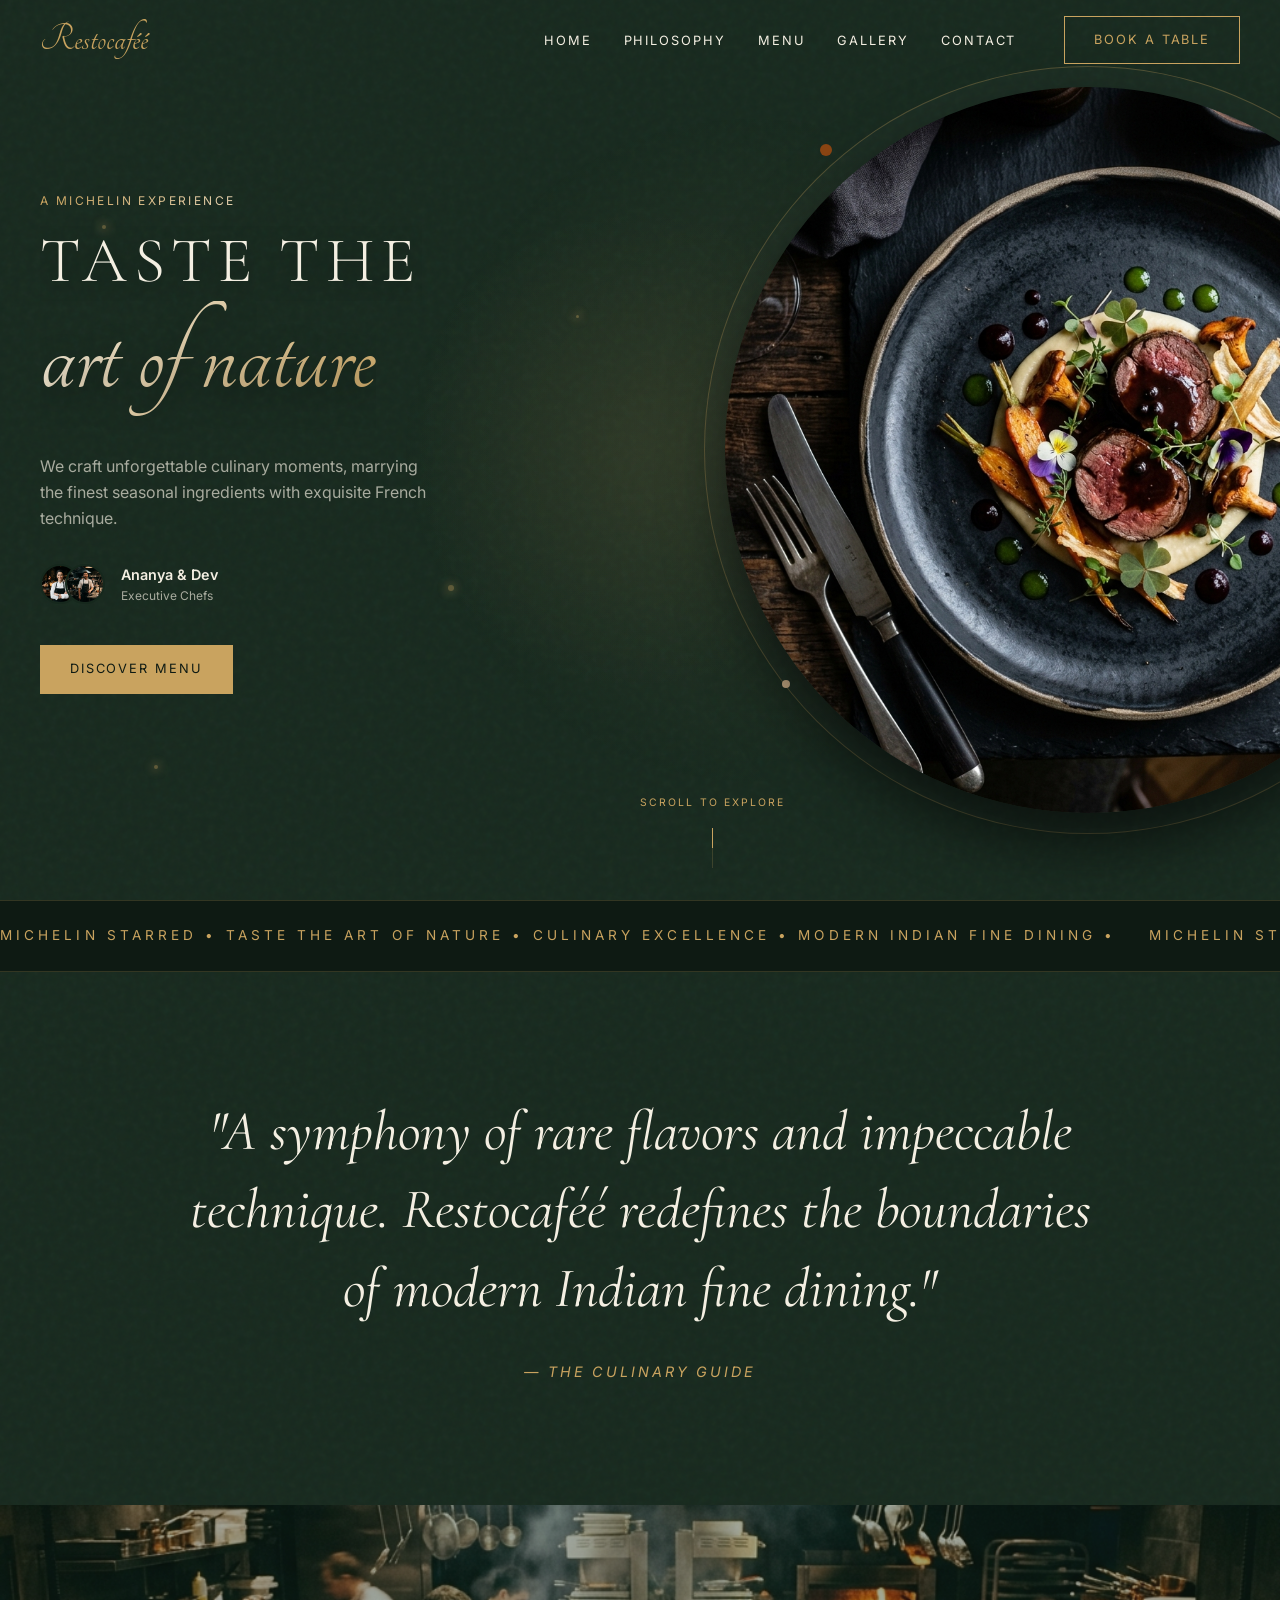
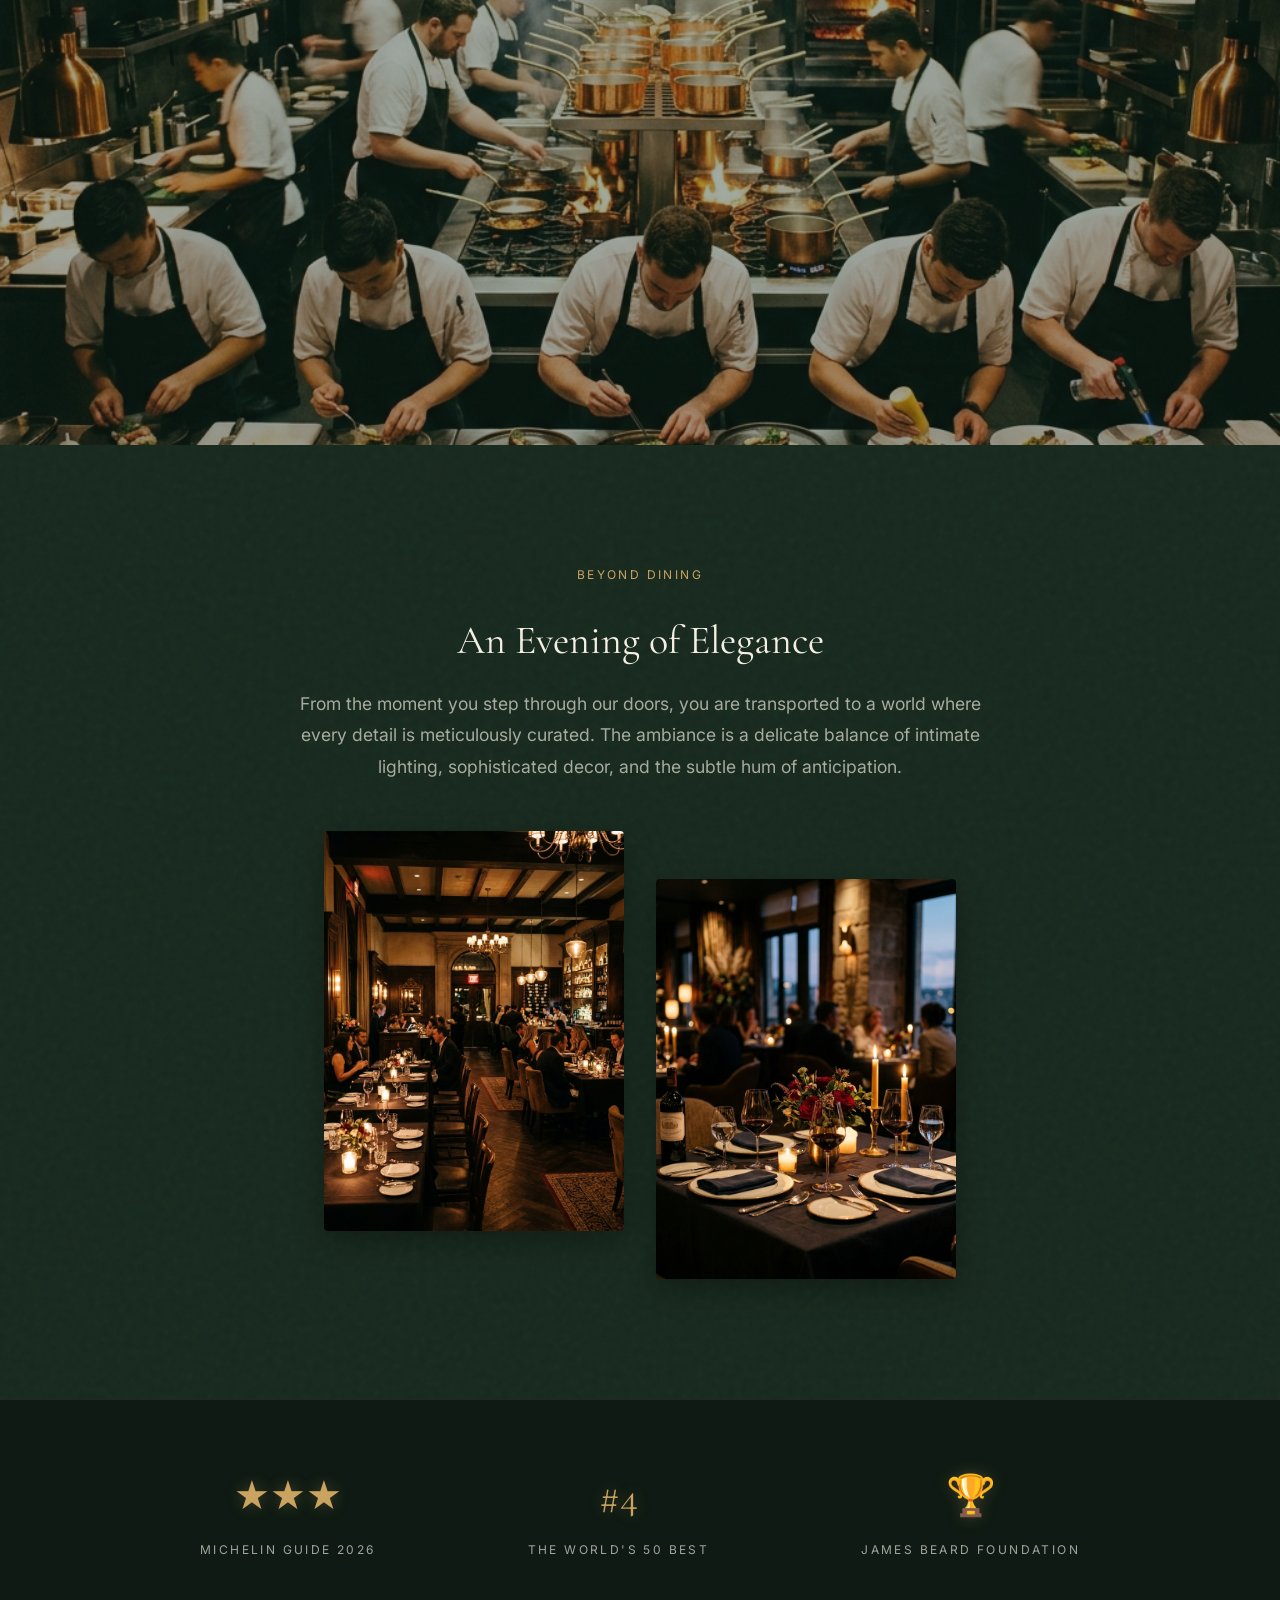
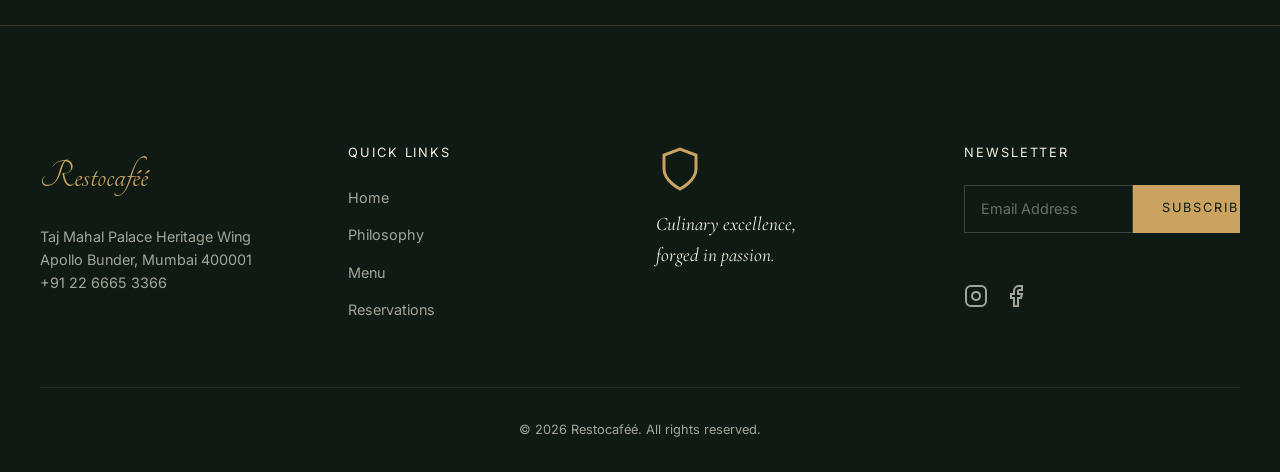
==== index.html @ bd86fbb7 "Restocafe" ====
<!DOCTYPE html>
<html lang="en">

<head>
  <meta charset="UTF-8">
  <meta name="viewport" content="width=device-width, initial-scale=1.0">
  <title>Restocafé | Home</title>
  <meta name="description" content="Experience a Michelin-starred journey of taste and elegance at Restocafé.">

  <link rel="preconnect" href="https://fonts.googleapis.com">
  <link rel="preconnect" href="https://fonts.gstatic.com" crossorigin>
  <link
    href="https://fonts.googleapis.com/css2?family=Cormorant+Garamond:ital,wght@0,400;0,600;1,400;1,600&family=Inter:wght@300;400&family=Tangerine:wght@400;700&display=swap"
    rel="stylesheet">

  <link rel="stylesheet" href="style.css">
</head>

<body>

  <!-- HEADER & NAVIGATION -->
  <header class="header js-header">
    <div class="header__container">
      <a href="index.html" class="header__logo">Restocaféé</a>
      <nav class="nav">
        <ul class="nav__list">
          <li class="nav__item"><a href="index.html" class="nav__link">Home</a></li>
          <li class="nav__item"><a href="philosophy.html" class="nav__link">Philosophy</a></li>
          <li class="nav__item"><a href="menu.html" class="nav__link">Menu</a></li>
          <li class="nav__item"><a href="gallery.html" class="nav__link">Gallery</a></li>
          <li class="nav__item"><a href="contact.html" class="nav__link">Contact</a></li>
        </ul>
        <a href="contact.html" class="btn btn--outline nav__cta">Book a Table</a>
      </nav>
      <button class="hamburger js-hamburger" aria-label="Toggle Navigation">
        <span class="hamburger__line"></span>
        <span class="hamburger__line"></span>
        <span class="hamburger__line"></span>
      </button>
    </div>
  </header>

  <!-- Mobile Drawer -->
  <div class="drawer js-drawer">
    <div class="drawer__overlay js-drawer-overlay"></div>
    <div class="drawer__content">
      <button class="drawer__close js-drawer-close" aria-label="Close Navigation">&times;</button>
      <ul class="drawer__nav">
        <li><a href="index.html" class="drawer__link js-drawer-link">Home</a></li>
        <li><a href="philosophy.html" class="drawer__link js-drawer-link">Philosophy</a></li>
        <li><a href="menu.html" class="drawer__link js-drawer-link">Menu</a></li>
        <li><a href="gallery.html" class="drawer__link js-drawer-link">Gallery</a></li>
        <li><a href="contact.html" class="drawer__link js-drawer-link">Contact</a></li>
      </ul>
      <a href="contact.html" class="btn btn--outline drawer__cta">Book a Table</a>
    </div>
  </div>

  <main>
    <!-- HERO SECTION -->
    <section class="hero">
      <div class="hero__spotlight"></div>

      <!-- Magical Floating Particles -->
      <div class="particle particle--1"></div>
      <div class="particle particle--2"></div>
      <div class="particle particle--3"></div>
      <div class="particle particle--4"></div>

      <div class="hero__container grid-2-col">
        <div class="hero__content js-animate">
          <span class="eyebrow shimmer-text">A Michelin Experience</span>
          <h1 class="hero__title">
            <span class="reveal-mask"><span class="hero__title-primary reveal-text" style="animation-delay: 0.1s">Taste
                the</span></span><br>
            <span class="reveal-mask"><span class="hero__title-secondary reveal-text" style="animation-delay: 0.3s">art
                of nature</span></span>
          </h1>
          <p class="hero__text reveal-text-fade" style="animation-delay: 0.5s">We craft unforgettable culinary moments,
            marrying the finest seasonal ingredients with exquisite French technique.</p>

          <div class="hero__chef">
            <div class="avatars">
              <img src="images/avatar_1_1783453330741.png" alt="Chef Ananya" class="avatar">
              <img src="images/avatar_2_1783453340387.png" alt="Sous Chef Dev" class="avatar">
            </div>
            <div class="chef-info">
              <span class="chef-name">Ananya & Dev</span>
              <span class="chef-role">Executive Chefs</span>
            </div>
          </div>
          <a href="menu.html" class="btn btn--solid hero__btn">Discover Menu</a>
        </div>

        <div class="hero__visual js-parallax">
          <div class="hero__plate-wrapper">
            <img src="images/hero_plate_1783453274683.png" alt="Gourmet dish viewed from above" class="hero__plate">
            <div class="garnish garnish--1"></div>
            <div class="garnish garnish--2"></div>
            <div class="garnish garnish--3"></div>
            <div class="garnish garnish--4"></div>
            <div class="garnish garnish--5"></div>
          </div>
        </div>
      </div>

      <div class="scroll-indicator js-animate">
        <span class="scroll-indicator__text">Scroll to explore</span>
        <div class="scroll-indicator__line"></div>
      </div>
    </section>

    <!-- MARQUEE -->
    <div class="marquee js-animate">
      <div class="marquee__content">
        <span class="marquee__text">MICHELIN STARRED &bull; TASTE THE ART OF NATURE &bull; CULINARY EXCELLENCE &bull;
          MODERN INDIAN FINE DINING &bull;</span>
        <span class="marquee__text">MICHELIN STARRED &bull; TASTE THE ART OF NATURE &bull; CULINARY EXCELLENCE &bull;
          MODERN INDIAN FINE DINING &bull;</span>
        <span class="marquee__text">MICHELIN STARRED &bull; TASTE THE ART OF NATURE &bull; CULINARY EXCELLENCE &bull;
          MODERN INDIAN FINE DINING &bull;</span>
        <span class="marquee__text">MICHELIN STARRED &bull; TASTE THE ART OF NATURE &bull; CULINARY EXCELLENCE &bull;
          MODERN INDIAN FINE DINING &bull;</span>
      </div>
    </div>

    <!-- FEATURED QUOTE -->
    <section class="quote-section js-animate">
      <blockquote class="quote__text">
        "A symphony of rare flavors and impeccable technique. Restocaféé redefines the boundaries of modern Indian fine
        dining."
      </blockquote>
      <cite class="quote__author">&mdash; The Culinary Guide</cite>
    </section>

    <!-- PARALLAX BREAK -->
    <section class="parallax-break js-animate"></section>

    <!-- THE EXPERIENCE SECTION -->
    <section class="experience"
      style="padding: var(--section-pad-y) var(--section-pad-x); text-align: center; max-width: 800px; margin: 0 auto;">
      <div class="js-animate">
        <span class="eyebrow" style="margin-bottom: 2rem;">Beyond Dining</span>
        <h2 style="font-family: var(--font-serif); font-size: 2.5rem; color: var(--text-cream); margin-bottom: 1.5rem;">
          An Evening of Elegance</h2>
        <p style="color: var(--text-muted); font-size: 1.1rem; line-height: 1.8; margin-bottom: 2rem;">
          From the moment you step through our doors, you are transported to a world where every detail is meticulously
          curated.
          The ambiance is a delicate balance of intimate lighting, sophisticated decor, and the subtle hum of
          anticipation.
        </p>
        <div style="display: flex; justify-content: center; gap: 2rem; margin-top: 3rem;">
          <img src="images/experience_1_1783453319872.png" alt="Restaurant interior"
            style="width: 100%; max-width: 300px; height: 400px; object-fit: cover; border-radius: 4px; box-shadow: 0 10px 30px rgba(0,0,0,0.3);">
          <img src="images/experience_2_1783453373384.png" alt="Dining table"
            style="width: 100%; max-width: 300px; height: 400px; object-fit: cover; border-radius: 4px; box-shadow: 0 10px 30px rgba(0,0,0,0.3); margin-top: 3rem;">
        </div>
      </div>
    </section>
  </main>

  <!-- AWARDS -->
  <section class="awards js-animate">
    <div class="awards__container">
      <div class="award">
        <span class="award__stars">★★★</span>
        <span class="award__title">Michelin Guide 2026</span>
      </div>
      <div class="award">
        <span class="award__stars">#4</span>
        <span class="award__title">The World's 50 Best</span>
      </div>
      <div class="award">
        <span class="award__stars">🏆</span>
        <span class="award__title">James Beard Foundation</span>
      </div>
    </div>
  </section>

  <!-- FOOTER -->
  <footer class="footer">
    <div class="footer__container grid-4-col">
      <div class="footer__col">
        <a href="index.html" class="footer__logo">Restocaféé</a>
        <address class="footer__address">
          Taj Mahal Palace Heritage Wing<br>
          Apollo Bunder, Mumbai 400001<br>
          +91 22 6665 3366
        </address>
      </div>
      <div class="footer__col">
        <h4 class="footer__heading">Quick Links</h4>
        <ul class="footer__links">
          <li><a href="index.html">Home</a></li>
          <li><a href="philosophy.html">Philosophy</a></li>
          <li><a href="menu.html">Menu</a></li>
          <li><a href="contact.html">Reservations</a></li>
        </ul>
      </div>
      <div class="footer__col">
        <div class="footer__emblem">
          <svg viewBox="0 0 24 24" fill="none" stroke="currentColor" stroke-width="1.5">
            <path d="M12 22s8-4 8-10V5l-8-3-8 3v7c0 6 8 10 8 10z" />
          </svg>
        </div>
        <p class="footer__tagline">Culinary excellence,<br>forged in passion.</p>
      </div>
      <div class="footer__col">
        <h4 class="footer__heading">Newsletter</h4>
        <form class="newsletter js-newsletter">
          <div class="newsletter__input-group">
            <input type="email" class="newsletter__input js-email" placeholder="Email Address" required>
            <button type="submit" class="btn btn--solid newsletter__btn">Subscribe</button>
          </div>
          <p class="newsletter__message js-message"></p>
        </form>
        <div class="social-icons">
          <a href="#" aria-label="Instagram"><svg viewBox="0 0 24 24" fill="none" stroke="currentColor"
              stroke-width="2">
              <rect x="2" y="2" width="20" height="20" rx="5" ry="5" />
              <path d="M16 11.37A4 4 0 1 1 12.63 8 4 4 0 0 1 16 11.37z" />
              <line x1="17.5" y1="6.5" x2="17.51" y2="6.5" />
            </svg></a>
          <a href="#" aria-label="Facebook"><svg viewBox="0 0 24 24" fill="none" stroke="currentColor" stroke-width="2">
              <path d="M18 2h-3a5 5 0 0 0-5 5v3H7v4h3v8h4v-8h3l1-4h-4V7a1 1 0 0 1 1-1h3z" />
            </svg></a>
        </div>
      </div>
    </div>
    <div class="footer__bottom">
      <p>&copy; 2026 Restocaféé. All rights reserved.</p>
    </div>
  </footer>

  <script src="script.js"></script>
</body>

</html>
---- style.css ----
/* ===============================
   CSS VARIABLES & RESET
   =============================== */
:root {
  --bg-dark: #16281d;
  --bg-darker: #0e1a13;
  --card-dark: #1c2e22;
  --accent-gold: #c9a35f;
  --text-cream: #f4efe2;
  --text-muted: rgba(244, 239, 226, 0.65);
  
  --font-script: 'Tangerine', cursive;
  --font-serif: 'Cormorant Garamond', serif;
  --font-sans: 'Inter', sans-serif;

  --nav-height: 80px;
  --section-pad-y: 80px;
  --section-pad-x: 20px;
}

@media (min-width: 768px) {
  :root {
    --section-pad-y: 120px;
    --section-pad-x: 40px;
  }
}

@media (min-width: 1440px) {
  :root {
    --section-pad-y: 140px;
  }
}

*, *::before, *::after {
  box-sizing: border-box;
  margin: 0;
  padding: 0;
}

html {
  scroll-behavior: smooth;
  font-size: 16px;
}

body {
  font-family: var(--font-sans);
  background-color: var(--bg-dark);
  color: var(--text-cream);
  line-height: 1.6;
  overflow-x: hidden;
  -webkit-font-smoothing: antialiased;
  animation: pageFadeIn 1s ease-out forwards;
  background-image: url("data:image/svg+xml,%3Csvg viewBox='0 0 200 200' xmlns='http://www.w3.org/2000/svg'%3E%3Cfilter id='noiseFilter'%3E%3CfeTurbulence type='fractalNoise' baseFrequency='0.85' numOctaves='3' stitchTiles='stitch'/%3E%3C/filter%3E%3Crect width='100%25' height='100%25' filter='url(%23noiseFilter)' opacity='0.04'/%3E%3C/svg%3E");
}

@keyframes pageFadeIn {
  from { opacity: 0; transform: translateY(10px); }
  to { opacity: 1; transform: translateY(0); }
}

/* ===============================
   SCROLL PROGRESS & SCROLLBAR
   =============================== */
.scroll-progress {
  position: fixed;
  top: 0; left: 0;
  height: 2px;
  background: var(--accent-gold);
  z-index: 10000;
  width: 0%;
  transition: width 0.1s;
}

::-webkit-scrollbar {
  width: 8px;
}
::-webkit-scrollbar-track {
  background: var(--bg-darker);
}
::-webkit-scrollbar-thumb {
  background: rgba(201, 163, 95, 0.4);
  border-radius: 4px;
}
::-webkit-scrollbar-thumb:hover {
  background: var(--accent-gold);
}

img, svg {
  display: block;
  max-width: 100%;
}

a {
  color: inherit;
  text-decoration: none;
}

ul {
  list-style: none;
}

button {
  background: none;
  border: none;
  font: inherit;
  cursor: pointer;
  color: inherit;
}

/* ===============================
   TYPOGRAPHY
   =============================== */
h1, h2, h3, h4 {
  font-family: var(--font-serif);
  font-weight: 400;
  line-height: 1.2;
}

.eyebrow {
  display: block;
  font-family: var(--font-sans);
  font-size: 0.75rem;
  text-transform: uppercase;
  letter-spacing: 0.2em;
  color: var(--accent-gold);
  margin-bottom: 1rem;
}

/* ===============================
   BUTTONS
   =============================== */
.btn {
  display: inline-block;
  position: relative;
  padding: 0.8rem 1.8rem;
  font-family: var(--font-sans);
  font-size: 0.8rem;
  text-transform: uppercase;
  letter-spacing: 0.15em;
  border: 1px solid var(--accent-gold);
  text-align: center;
  overflow: hidden;
  z-index: 1;
  transition: color 0.4s ease;
}

.btn::before {
  content: '';
  position: absolute;
  top: 0; left: 0;
  width: 100%; height: 100%;
  background: var(--accent-gold);
  z-index: -1;
  transform: scaleX(0);
  transform-origin: right;
  transition: transform 0.5s cubic-bezier(0.19, 1, 0.22, 1);
}

.btn--outline {
  color: var(--accent-gold);
  background: transparent;
}

.btn--outline:hover,
.btn--outline:focus {
  color: var(--bg-darker);
}

.btn--outline:hover::before,
.btn--outline:focus::before {
  transform: scaleX(1);
  transform-origin: left;
}

.btn--solid {
  color: var(--bg-darker);
  background: transparent;
}

.btn--solid::before {
  transform: scaleX(1);
  transform-origin: left;
}

.btn--solid:hover,
.btn--solid:focus {
  color: var(--accent-gold);
}

.btn--solid:hover::before,
.btn--solid:focus::before {
  transform: scaleX(0);
  transform-origin: right;
}

/* ===============================
   LAYOUT HELPERS
   =============================== */
.grid-2-col {
  display: grid;
  grid-template-columns: 1fr;
  gap: 3rem;
}

@media (min-width: 768px) {
  .grid-2-col {
    grid-template-columns: 1fr 1fr;
    gap: 4rem;
    align-items: center;
  }
}

.grid-4-col {
  display: grid;
  grid-template-columns: 1fr;
  gap: 2rem;
}

@media (min-width: 480px) {
  .grid-4-col {
    grid-template-columns: 1fr 1fr;
  }
}

@media (min-width: 1024px) {
  .grid-4-col {
    grid-template-columns: repeat(4, 1fr);
  }
}

/* ===============================
   HEADER & NAV
   =============================== */
.header {
  position: fixed;
  top: 0;
  left: 0;
  width: 100%;
  height: var(--nav-height);
  z-index: 100;
  transition: background-color 0.4s ease, backdrop-filter 0.4s ease, box-shadow 0.4s ease;
  background: transparent;
}

.header.is-scrolled {
  background: rgba(22, 40, 29, 0.85);
  backdrop-filter: blur(15px);
  -webkit-backdrop-filter: blur(15px);
  box-shadow: 0 4px 30px rgba(0, 0, 0, 0.4);
  border-bottom: 1px solid rgba(201, 163, 95, 0.1);
}

.header__container {
  display: flex;
  justify-content: space-between;
  align-items: center;
  height: 100%;
  padding: 0 var(--section-pad-x);
  max-width: 1440px;
  margin: 0 auto;
}

.header__logo {
  font-family: var(--font-script);
  font-size: 2.5rem;
  color: var(--accent-gold);
}

.nav {
  display: none;
}

@media (min-width: 1024px) {
  .nav {
    display: flex;
    align-items: center;
    gap: 3rem;
  }
  .nav__list {
    display: flex;
    gap: 2rem;
  }
  .nav__link {
    font-size: 0.8rem;
    text-transform: uppercase;
    letter-spacing: 0.15em;
    color: var(--text-cream);
    transition: color 0.3s ease;
  }
  .nav__link:hover {
    color: var(--accent-gold);
  }
}

/* Hamburger */
.hamburger {
  display: flex;
  flex-direction: column;
  justify-content: space-between;
  width: 30px;
  height: 20px;
  z-index: 110;
}

.hamburger__line {
  width: 100%;
  height: 2px;
  background-color: var(--text-cream);
  transition: all 0.3s ease;
}

@media (min-width: 1024px) {
  .hamburger {
    display: none;
  }
}

/* Drawer */
.drawer {
  position: fixed;
  top: 0;
  right: 0;
  width: 100%;
  height: 100vh;
  z-index: 200;
  pointer-events: none;
  display: flex;
  justify-content: flex-end;
}

.drawer.is-open {
  pointer-events: auto;
}

.drawer__overlay {
  position: absolute;
  top: 0;
  left: 0;
  width: 100%;
  height: 100%;
  background: rgba(0, 0, 0, 0.5);
  opacity: 0;
  transition: opacity 0.4s ease;
}

.drawer.is-open .drawer__overlay {
  opacity: 1;
}

.drawer__content {
  position: relative;
  width: 300px;
  max-width: 80%;
  height: 100%;
  background: var(--bg-darker);
  padding: 4rem 2rem;
  transform: translateX(100%);
  transition: transform 0.4s ease-out;
  display: flex;
  flex-direction: column;
  gap: 2rem;
}

.drawer.is-open .drawer__content {
  transform: translateX(0);
}

.drawer__close {
  position: absolute;
  top: 1rem;
  right: 1.5rem;
  font-size: 2rem;
  color: var(--text-cream);
}

.drawer__nav {
  display: flex;
  flex-direction: column;
  gap: 1.5rem;
}

.drawer__link {
  font-size: 1.2rem;
  font-family: var(--font-serif);
  color: var(--text-cream);
}

/* ===============================
   HERO SECTION
   =============================== */
.hero {
  min-height: 100vh;
  padding: calc(var(--nav-height) + 2rem) var(--section-pad-x) var(--section-pad-y);
  display: flex;
  align-items: center;
  max-width: 1440px;
  margin: 0 auto;
  position: relative;
}

.hero__spotlight {
  position: absolute;
  top: 0; left: 0;
  width: 100%; height: 100%;
  pointer-events: none;
  background: radial-gradient(circle 600px at var(--mouse-x, 50%) var(--mouse-y, 50%), rgba(201,163,95,0.08), transparent 40%);
  z-index: 0;
}

.hero::before {
  content: '';
  position: absolute;
  top: 50%;
  right: 10%;
  width: 800px;
  height: 800px;
  background: radial-gradient(circle, rgba(201,163,95,0.08) 0%, rgba(22,40,29,0) 60%);
  transform: translateY(-50%);
  z-index: -1;
  border-radius: 50%;
}

.hero__title {
  margin-bottom: 1.5rem;
  line-height: 1.1;
  text-shadow: 0 10px 30px rgba(0,0,0,0.5);
}

.hero__title-primary {
  font-family: var(--font-serif);
  font-size: 3rem;
  font-weight: 300;
  text-transform: uppercase;
  letter-spacing: 0.1em;
  color: var(--text-cream);
}

.hero__title-secondary {
  font-family: var(--font-script);
  font-size: 5rem;
  background: linear-gradient(135deg, #f4efe2 0%, #c9a35f 100%);
  -webkit-background-clip: text;
  -webkit-text-fill-color: transparent;
  display: inline-block;
  margin-top: -0.5rem;
}

/* ===============================
   PREMIUM TEXT ANIMATIONS
   =============================== */
.reveal-mask {
  display: inline-block;
  overflow: hidden;
  vertical-align: bottom;
  padding-bottom: 5px; /* Prevent descenders from clipping */
}
.reveal-text {
  display: inline-block;
  transform: translateY(120%);
  opacity: 0;
  animation: slideUpReveal 1.2s cubic-bezier(0.19, 1, 0.22, 1) forwards;
}
.reveal-text-fade {
  opacity: 0;
  transform: translateY(20px);
  animation: fadeUpReveal 1.2s cubic-bezier(0.19, 1, 0.22, 1) forwards;
}

@keyframes slideUpReveal {
  to { transform: translateY(0); opacity: 1; }
}
@keyframes fadeUpReveal {
  to { transform: translateY(0); opacity: 1; }
}

.shimmer-text {
  background: linear-gradient(90deg, var(--accent-gold) 0%, #fff 50%, var(--accent-gold) 100%);
  background-size: 200% auto;
  -webkit-background-clip: text;
  -webkit-text-fill-color: transparent;
  animation: shimmer 3s linear infinite;
}
@keyframes shimmer {
  to { background-position: 200% center; }
}

/* ===============================
   MAGICAL PARTICLES
   =============================== */
.particle {
  position: absolute;
  width: 4px; height: 4px;
  background: var(--accent-gold);
  border-radius: 50%;
  box-shadow: 0 0 10px 2px rgba(201,163,95,0.8);
  opacity: 0.4;
  pointer-events: none;
  z-index: 1;
}
.particle--1 { top: 25%; left: 8%; animation: float 15s infinite ease-in-out; }
.particle--2 { top: 65%; left: 35%; width: 6px; height: 6px; animation: float 20s infinite ease-in-out reverse; }
.particle--3 { top: 85%; left: 12%; animation: float 18s infinite ease-in-out 2s; }
.particle--4 { top: 35%; left: 45%; width: 3px; height: 3px; animation: float 25s infinite ease-in-out 1s; }

@keyframes float {
  0%, 100% { transform: translateY(0) translateX(0); }
  50% { transform: translateY(-30px) translateX(20px); opacity: 0.8; }
}

@media (min-width: 768px) {
  .hero__title-primary {
    font-size: 4rem;
  }
  .hero__title-secondary {
    font-size: 7.5rem;
  }
}

.hero__text {
  color: var(--text-muted);
  max-width: 400px;
  margin-bottom: 2rem;
  font-size: 1rem;
}

.hero__chef {
  display: flex;
  align-items: center;
  gap: 1rem;
  margin-bottom: 2.5rem;
}

.avatars {
  display: flex;
}

.avatar {
  width: 40px;
  height: 40px;
  border-radius: 50%;
  border: 2px solid var(--bg-dark);
  object-fit: cover;
}

.avatar:nth-child(2) {
  margin-left: -15px;
}

.chef-info {
  display: flex;
  flex-direction: column;
}

.chef-name {
  font-size: 0.9rem;
  font-weight: 600;
  color: var(--text-cream);
}

.chef-role {
  font-size: 0.75rem;
  color: var(--text-muted);
}

.hero__visual {
  position: relative;
  display: flex;
  justify-content: center;
  align-items: center;
}

.hero__visual {
  position: absolute;
  right: -15%;
  top: 50%;
  transform: translateY(-50%);
  width: 60vw;
  max-width: 800px;
  pointer-events: none;
}

@media (max-width: 900px) {
  .hero__visual {
    position: relative;
    right: auto;
    top: auto;
    transform: none;
    width: 100%;
    margin-top: 3rem;
  }
}

.hero__plate-wrapper {
  position: relative;
  width: 100%;
  aspect-ratio: 1;
  border-radius: 50%;
  padding: 20px;
  border: 1px solid rgba(201, 163, 95, 0.3);
  background: rgba(255,255,255,0.02);
}

.hero__plate {
  width: 100%;
  height: 100%;
  object-fit: cover;
  border-radius: 50%;
  box-shadow: 0 30px 60px rgba(0,0,0,0.6);
  position: relative;
  z-index: 2;
  animation: spinPlate 60s linear infinite;
}

@keyframes spinPlate {
  from { transform: rotate(0deg); }
  to { transform: rotate(360deg); }
}

/* Scroll Indicator */
.scroll-indicator {
  position: absolute;
  bottom: 2rem;
  left: 50%;
  transform: translateX(-50%);
  display: flex;
  flex-direction: column;
  align-items: center;
  gap: 1rem;
}

.scroll-indicator__text {
  font-family: var(--font-sans);
  font-size: 0.65rem;
  text-transform: uppercase;
  letter-spacing: 0.2em;
  color: var(--accent-gold);
}

.scroll-indicator__line {
  width: 1px;
  height: 40px;
  background: rgba(201, 163, 95, 0.2);
  position: relative;
  overflow: hidden;
}

.scroll-indicator__line::after {
  content: '';
  position: absolute;
  top: 0; left: 0;
  width: 100%;
  height: 50%;
  background: var(--accent-gold);
  animation: scrollDown 2s cubic-bezier(0.77, 0, 0.175, 1) infinite;
}

@keyframes scrollDown {
  0% { transform: translateY(-100%); }
  100% { transform: translateY(200%); }
}

/* Decorative Garnishes */
.garnish {
  position: absolute;
  border-radius: 50%;
  z-index: 1;
  animation: floatGarnish 6s ease-in-out infinite alternate;
}

@keyframes floatGarnish {
  0% { transform: translateY(0) rotate(0deg); }
  100% { transform: translateY(-15px) rotate(20deg); }
}

.garnish--1 {
  width: 12px; height: 12px; background: #8B4513; top: 10%; left: 15%; animation-delay: 0s;
}
.garnish--2 {
  width: 8px; height: 8px; background: #D2B48C; top: 80%; left: 10%; animation-delay: 1s;
}
.garnish--3 {
  width: 15px; height: 15px; background: #556B2F; top: 15%; right: 10%; border-radius: 50% 0 50% 50%; animation-delay: 2s;
}
.garnish--4 {
  width: 6px; height: 6px; background: #8B4513; bottom: 15%; right: 20%; animation-delay: 0.5s;
}
.garnish--5 {
  width: 20px; height: 20px; background: #6B8E23; bottom: 30%; right: -5%; border-radius: 0 50% 50% 50%; animation-delay: 1.5s;
}

@media (max-width: 767px) {
  .garnish { display: none; }
}

/* ===============================
   PHILOSOPHY / MENU SECTION
   =============================== */
.philosophy {
  padding: var(--section-pad-y) var(--section-pad-x);
  max-width: 1440px;
  margin: 0 auto;
}

.section-header {
  text-align: center;
  margin-bottom: 4rem;
}

.section-header__title {
  font-family: var(--font-script);
  font-size: 3.5rem;
  margin-bottom: 0.5rem;
  background: linear-gradient(135deg, #d4b57c 0%, #c9a35f 100%);
  -webkit-background-clip: text;
  -webkit-text-fill-color: transparent;
}

.section-header__text {
  color: var(--text-muted);
  font-size: 1rem;
}

.divider {
  display: flex;
  align-items: center;
  justify-content: center;
  gap: 1rem;
  margin-top: 1.5rem;
}

.divider__line {
  width: 40px;
  height: 1px;
  background: var(--accent-gold);
}

.divider__diamond {
  width: 6px;
  height: 6px;
  background: var(--accent-gold);
  transform: rotate(45deg);
}

.philosophy__visual {
  display: flex;
  justify-content: center;
  align-items: center;
}

.philosophy__plate {
  width: 100%;
  max-width: 400px;
  aspect-ratio: 1;
  object-fit: cover;
  border-radius: 50%;
  box-shadow: 0 20px 50px rgba(0,0,0,0.5);
}

.menu-card {
  display: none; /* No longer needed */
}

.menu-grid {
  display: grid;
  grid-template-columns: 1fr;
  gap: 2.5rem;
  max-width: 1200px;
  margin: 0 auto;
}

@media (min-width: 900px) {
  .menu-grid {
    grid-template-columns: 1fr 1fr;
  }
}

.menu-item {
  padding: 3rem 2.5rem;
  border-radius: 16px;
  background: rgba(28, 46, 34, 0.5);
  border: 1px solid rgba(201, 163, 95, 0.15);
  backdrop-filter: blur(12px);
  -webkit-backdrop-filter: blur(12px);
  box-shadow: 0 10px 30px rgba(0,0,0,0.3);
  transition: transform 0.4s ease, border-color 0.4s ease, box-shadow 0.4s ease;
}

.menu-item:hover {
  transform: translateY(-8px);
  border-color: rgba(201, 163, 95, 0.4);
  box-shadow: 0 20px 40px rgba(0,0,0,0.5);
}

.menu-item__title {
  font-family: var(--font-script);
  font-size: 4.5rem;
  color: var(--accent-gold);
  margin-bottom: 0.5rem;
  line-height: 1;
}

.menu-item__desc {
  font-size: 0.95rem;
  color: var(--text-cream);
  opacity: 0.8;
  margin-bottom: 2rem;
  padding-bottom: 1rem;
  border-bottom: 1px dashed rgba(201, 163, 95, 0.3);
}

/* Dish Layout */
.dish {
  margin-bottom: 1.5rem;
}
.dish:last-child {
  margin-bottom: 0;
}

.dish__header {
  display: flex;
  justify-content: space-between;
  align-items: baseline;
  margin-bottom: 0.3rem;
}

.dish__name {
  font-family: var(--font-serif);
  font-size: 1.25rem;
  color: var(--text-cream);
  font-weight: 600;
  letter-spacing: 0.05em;
}

.dish__leader {
  flex-grow: 1;
  border-bottom: 1px dotted rgba(201, 163, 95, 0.4);
  margin: 0 15px;
  position: relative;
  top: -6px;
}

.dish__price {
  font-family: var(--font-sans);
  color: var(--accent-gold);
  font-size: 1.05rem;
  font-weight: 400;
}

.menu-item__title {
  font-size: 1.5rem;
  color: var(--text-cream);
  margin-bottom: 0.5rem;
}

.menu-item__desc {
  font-size: 0.9rem;
  color: var(--text-muted);
  line-height: 1.4;
}

/* ===============================
   GALLERY SECTION
   =============================== */
.gallery {
  padding: var(--section-pad-y) 0;
  background: var(--bg-dark);
  overflow: hidden;
}

.gallery__frame {
  position: relative;
  display: flex;
  flex-direction: column;
  align-items: center;
  gap: 2rem;
  max-width: 1000px;
  margin: 0 auto;
  padding: 0 var(--section-pad-x);
}

@media (min-width: 768px) {
  .gallery__frame {
    flex-direction: row;
    justify-content: center;
    gap: 0;
  }
}

.gallery__img {
  width: 100%;
  max-width: 400px;
  aspect-ratio: 4/5;
  object-fit: cover;
  border-radius: 4px;
  box-shadow: 0 15px 40px rgba(0,0,0,0.4);
  transition: transform 0.6s cubic-bezier(0.25, 0.46, 0.45, 0.94), filter 0.6s ease;
}

.gallery__img:hover {
  transform: scale(1.05) translateY(-5px);
  filter: brightness(1.1);
  z-index: 20;
  position: relative;
}

@media (min-width: 768px) {
  .gallery__img--left {
    transform: translateY(-2rem);
  }
  .gallery__img--left:hover {
    transform: scale(1.05) translateY(calc(-2rem - 5px));
  }
  .gallery__img--right {
    transform: translateY(2rem);
  }
  .gallery__img--right:hover {
    transform: scale(1.05) translateY(calc(2rem - 5px));
  }
}

.gallery__divider {
  display: none;
}

@media (min-width: 768px) {
  .gallery__divider {
    display: flex;
    align-items: center;
    justify-content: center;
    width: 100px;
    z-index: 10;
  }
  .fork-icon {
    width: 60px;
    height: 60px;
    color: var(--accent-gold);
    transform: rotate(45deg);
  }
}

.herb {
  position: absolute;
  width: 30px;
  height: 30px;
  background: #556B2F;
  border-radius: 50% 0 50% 50%;
  opacity: 0.8;
  z-index: 0;
  animation: floatHerb 5s ease-in-out infinite alternate;
}

@keyframes floatHerb {
  0% { transform: translateY(0) rotate(-30deg); }
  100% { transform: translateY(10px) rotate(-10deg); }
}

.herb--tl {
  top: -15px;
  left: 10%;
  animation-delay: 0s;
}

.herb--br {
  bottom: -15px;
  right: 10%;
  animation-delay: 1.5s;
}

@media (max-width: 767px) {
  .herb { display: none; }
}

/* ===============================
   MAP PLACEHOLDER
   =============================== */
.contact-map {
  width: 100%;
  height: 300px;
  background-color: var(--card-dark);
  border-radius: 8px;
  margin-top: 3rem;
  display: flex;
  align-items: center;
  justify-content: center;
  border: 1px solid rgba(244, 239, 226, 0.1);
  overflow: hidden;
  position: relative;
}

.contact-map::after {
  content: 'Interactive Map View';
  color: var(--text-muted);
  font-family: var(--font-sans);
  letter-spacing: 0.1em;
  text-transform: uppercase;
  font-size: 0.8rem;
  z-index: 2;
}

.contact-map::before {
  content: '';
  position: absolute;
  top: 0; left: 0; width: 100%; height: 100%;
  background-image: radial-gradient(circle, rgba(201, 163, 95, 0.1) 1px, transparent 1px);
  background-size: 20px 20px;
  opacity: 0.5;
}

/* ===============================
   ADDITIONAL SECTIONS
   =============================== */
.tasting-menu {
  background: var(--bg-darker);
  padding: 4rem;
  border-radius: 8px;
  text-align: center;
  margin-bottom: 5rem;
  border: 1px solid rgba(201, 163, 95, 0.2);
}

.tasting-menu__title {
  font-family: var(--font-script);
  font-size: 3rem;
  color: var(--accent-gold);
  margin-bottom: 1rem;
}

/* ===============================
   MARQUEE
   =============================== */
.marquee {
  width: 100%;
  overflow: hidden;
  background: var(--bg-darker);
  padding: 1.5rem 0;
  border-top: 1px solid rgba(201, 163, 95, 0.2);
  border-bottom: 1px solid rgba(201, 163, 95, 0.2);
  display: flex;
  white-space: nowrap;
}

.marquee__content {
  display: flex;
  animation: marqueeScroll 25s linear infinite;
}

.marquee__text {
  font-family: var(--font-sans);
  font-size: 0.85rem;
  text-transform: uppercase;
  letter-spacing: 0.3em;
  color: var(--accent-gold);
  padding-right: 2rem;
}

@keyframes marqueeScroll {
  0% { transform: translateX(0); }
  100% { transform: translateX(-50%); }
}

/* ===============================
   FEATURED QUOTE
   =============================== */
.quote-section {
  padding: var(--section-pad-y) var(--section-pad-x);
  text-align: center;
  max-width: 1000px;
  margin: 0 auto;
}

.quote__text {
  font-family: var(--font-serif);
  font-size: 2.5rem;
  color: var(--text-cream);
  line-height: 1.4;
  margin-bottom: 2rem;
  font-style: italic;
}

@media (min-width: 768px) {
  .quote__text { font-size: 3.5rem; }
}

.quote__author {
  font-family: var(--font-sans);
  font-size: 0.9rem;
  text-transform: uppercase;
  letter-spacing: 0.2em;
  color: var(--accent-gold);
}

/* ===============================
   PARALLAX BREAK
   =============================== */
.parallax-break {
  height: 60vh;
  width: 100%;
  background-image: url('images/parallax_bg.png');
  background-size: cover;
  background-position: center;
  background-attachment: fixed;
  position: relative;
}

.parallax-break::before {
  content: '';
  position: absolute;
  top: 0; left: 0;
  width: 100%; height: 100%;
  background: rgba(22, 40, 29, 0.4);
}

/* ===============================
   AWARDS
   =============================== */
.awards {
  padding: 4rem var(--section-pad-x);
  background: var(--bg-darker);
  border-top: 1px solid rgba(201, 163, 95, 0.1);
}
.awards__container {
  max-width: 1000px;
  margin: 0 auto;
  display: flex;
  justify-content: space-around;
  align-items: center;
  flex-wrap: wrap;
  gap: 2rem;
}
.award {
  text-align: center;
}
.award__stars {
  display: block;
  font-family: var(--font-serif);
  font-size: 2.5rem;
  color: var(--accent-gold);
  margin-bottom: 0.5rem;
  text-shadow: 0 0 15px rgba(201,163,95,0.3);
}
.award__title {
  font-family: var(--font-sans);
  font-size: 0.75rem;
  text-transform: uppercase;
  letter-spacing: 0.2em;
  color: var(--text-muted);
}

/* ===============================
   FOOTER
   =============================== */
.footer {
  background: var(--bg-darker);
  padding: var(--section-pad-y) var(--section-pad-x) 2rem;
  position: relative;
}

.footer::before {
  content: '';
  position: absolute;
  top: 0;
  left: 0;
  width: 100%;
  height: 1px;
  background: rgba(201, 163, 95, 0.2);
}

.footer__container {
  max-width: 1440px;
  margin: 0 auto;
  margin-bottom: 4rem;
}

.footer__logo {
  display: inline-block;
  font-family: var(--font-script);
  font-size: 2.5rem;
  color: var(--accent-gold);
  margin-bottom: 1rem;
}

.footer__address {
  font-style: normal;
  color: var(--text-muted);
  font-size: 0.9rem;
}

.footer__heading {
  font-family: var(--font-sans);
  font-size: 0.8rem;
  text-transform: uppercase;
  letter-spacing: 0.15em;
  color: var(--text-cream);
  margin-bottom: 1.5rem;
}

.footer__links {
  display: flex;
  flex-direction: column;
  gap: 0.75rem;
}

.footer__links a {
  color: var(--text-muted);
  font-size: 0.9rem;
  transition: color 0.3s;
}

.footer__links a:hover {
  color: var(--accent-gold);
}

.footer__emblem {
  width: 48px;
  height: 48px;
  color: var(--accent-gold);
  margin-bottom: 1rem;
}

.footer__tagline {
  font-family: var(--font-serif);
  font-size: 1.2rem;
  color: var(--text-cream);
  font-style: italic;
}

.newsletter__input-group {
  display: flex;
  flex-direction: column;
  gap: 0.5rem;
  margin-bottom: 0.5rem;
}

@media (min-width: 1024px) {
  .newsletter__input-group {
    flex-direction: row;
    gap: 0;
  }
}

.newsletter__input {
  background: transparent;
  border: 1px solid rgba(244, 239, 226, 0.2);
  padding: 0.8rem 1rem;
  color: var(--text-cream);
  font-family: var(--font-sans);
  font-size: 0.9rem;
  outline: none;
  width: 100%;
}

.newsletter__input::placeholder {
  color: rgba(244, 239, 226, 0.4);
}

.newsletter__input:focus {
  border-color: var(--accent-gold);
}

.newsletter__btn {
  border: 1px solid var(--accent-gold);
}

@media (min-width: 1024px) {
  .newsletter__btn {
    border-left: none;
  }
}

.newsletter__message {
  font-size: 0.8rem;
  min-height: 1.2rem;
}

.newsletter__message.success { color: #4ade80; }
.newsletter__message.error { color: #f87171; }

.social-icons {
  display: flex;
  gap: 1rem;
  margin-top: 1.5rem;
}

.social-icons a {
  color: var(--text-muted);
  width: 24px;
  height: 24px;
  transition: color 0.3s;
}

.social-icons a:hover {
  color: var(--accent-gold);
}

.footer__bottom {
  text-align: center;
  padding-top: 2rem;
  border-top: 1px solid rgba(244, 239, 226, 0.1);
  color: var(--text-muted);
  font-size: 0.8rem;
}

/* ===============================
   ANIMATIONS & JS CLASSES
   =============================== */
.js-animate {
  opacity: 0;
  transform: translateY(30px) scale(0.98);
  transition: opacity 0.8s ease-out, transform 0.8s ease-out;
}

.js-animate.is-visible {
  opacity: 1;
  transform: translateY(0) scale(1);
}
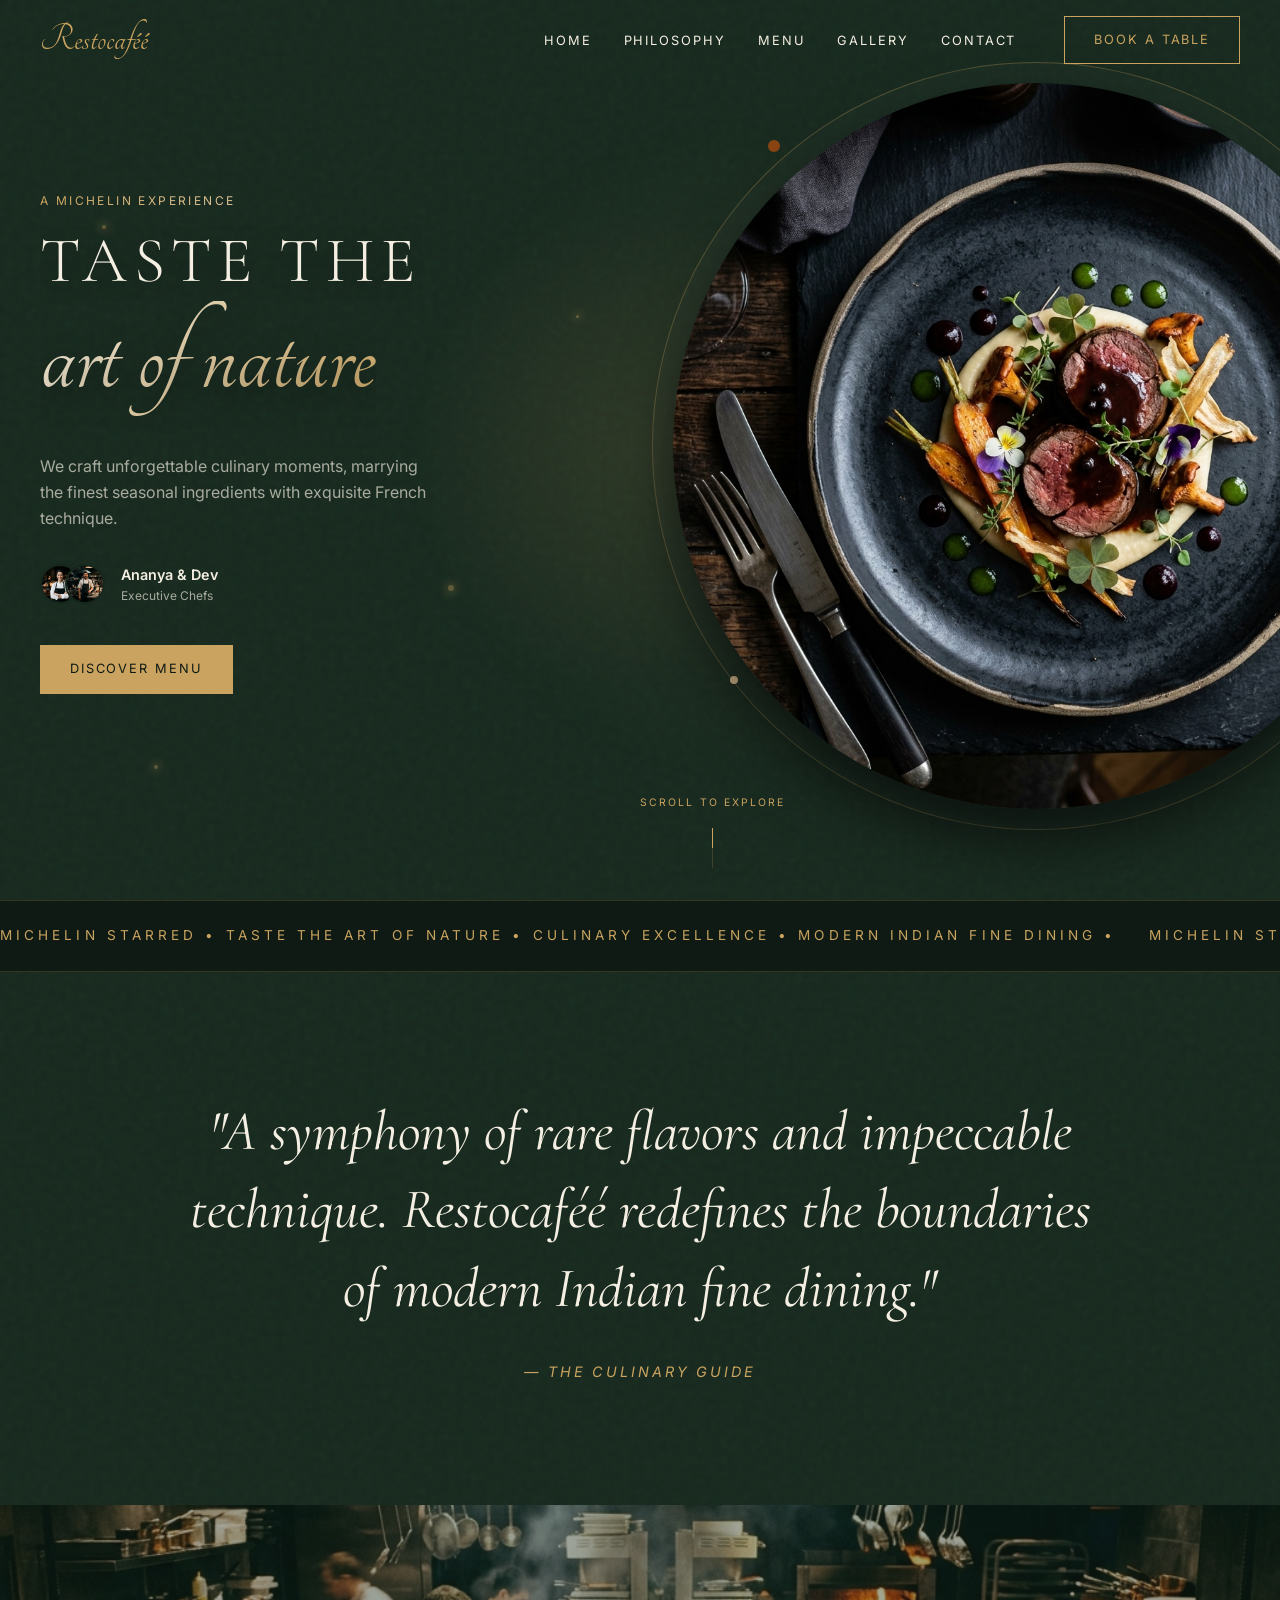
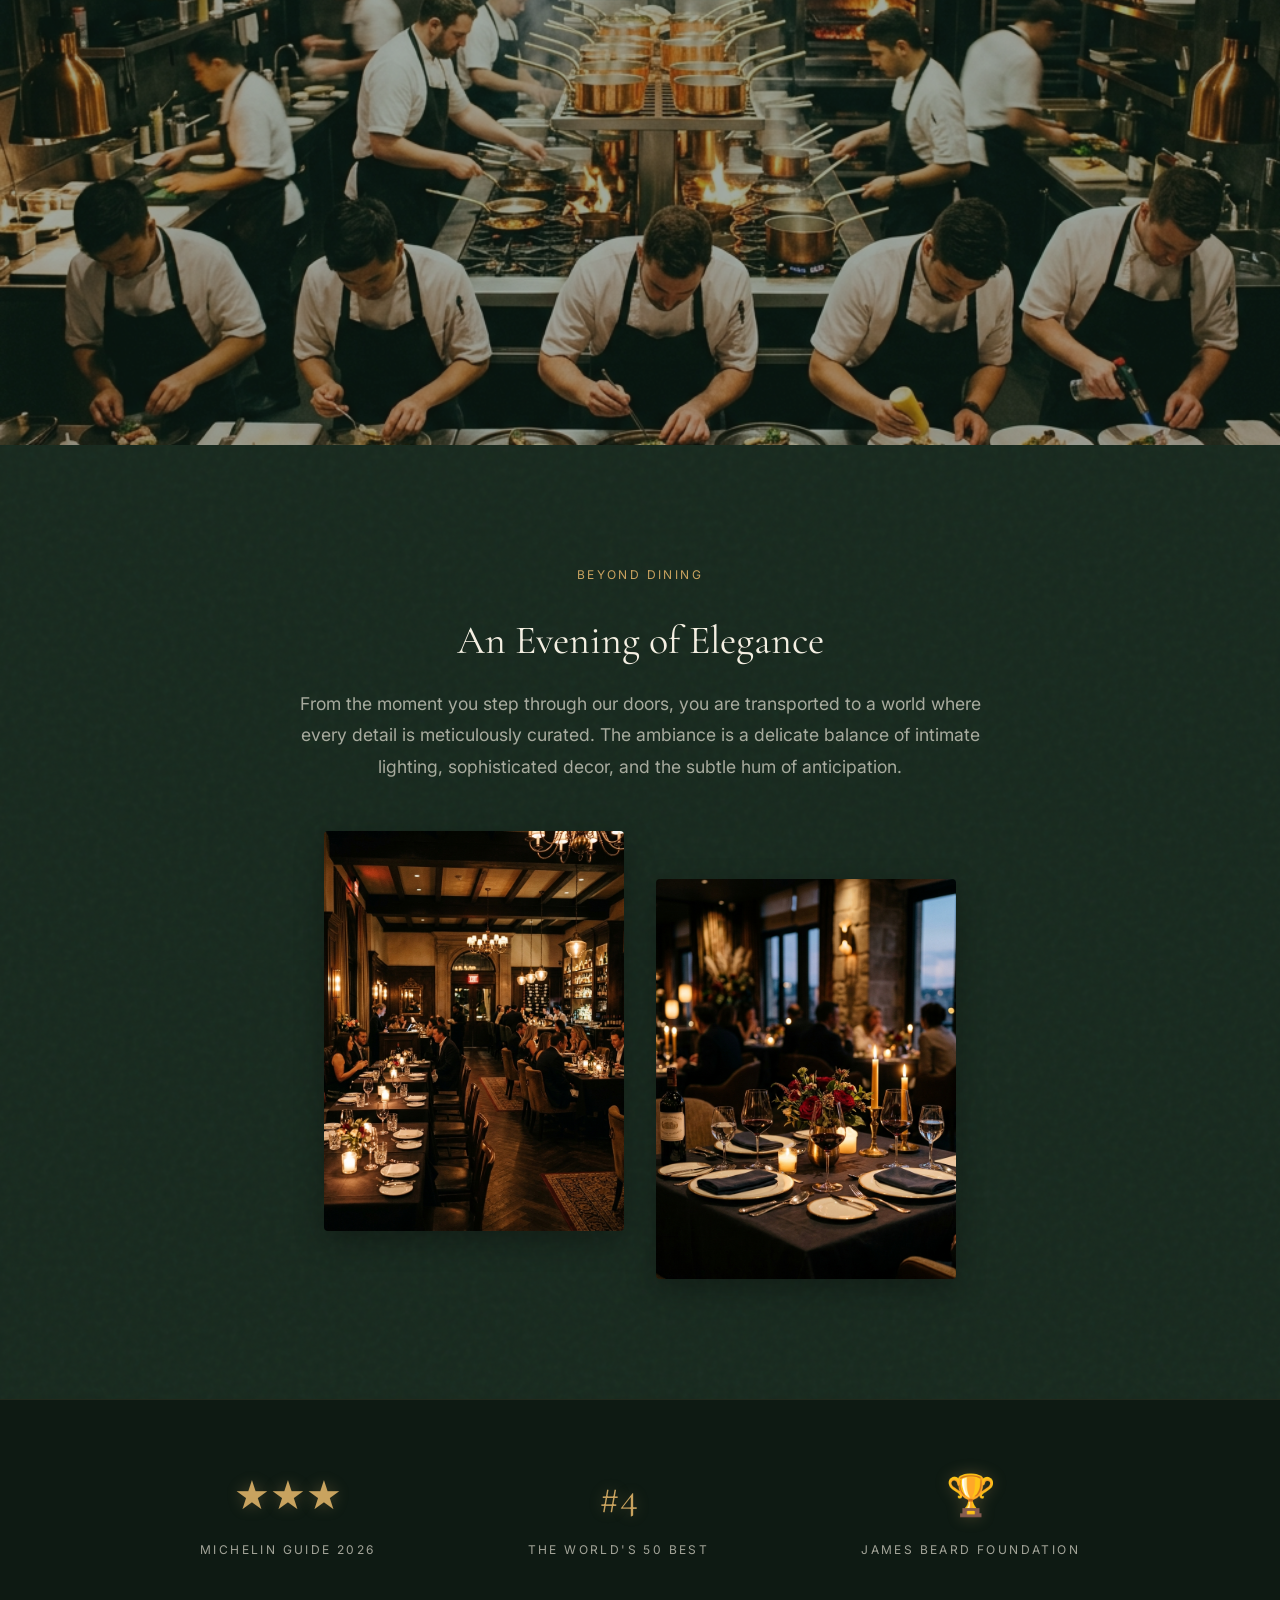
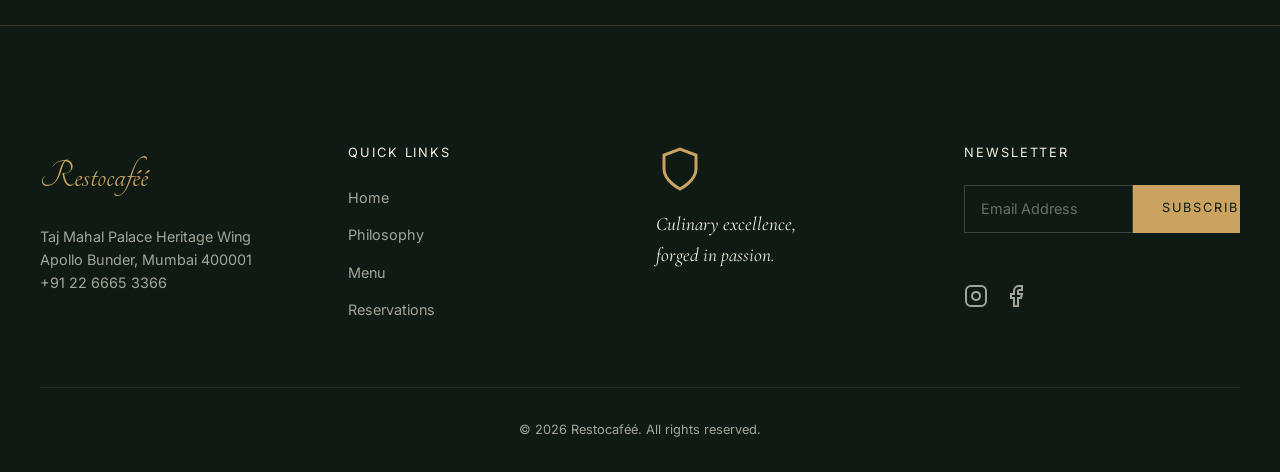
==== commit e0fe4ae3: "add" ====
--- a/index.html
+++ b/index.html
@@ -13,7 +13,7 @@
     href="https://fonts.googleapis.com/css2?family=Cormorant+Garamond:ital,wght@0,400;0,600;1,400;1,600&family=Inter:wght@300;400&family=Tangerine:wght@400;700&display=swap"
     rel="stylesheet">
 
-  <link rel="stylesheet" href="style.css">
+  <link rel="stylesheet" href="style.css?v=2">
 </head>
 
 <body>
--- a/style.css
+++ b/style.css
@@ -40,6 +40,9 @@
 html {
   scroll-behavior: smooth;
   font-size: 16px;
+  overflow-x: hidden;
+  width: 100%;
+  max-width: 100vw;
 }
 
 body {
@@ -48,6 +51,9 @@
   color: var(--text-cream);
   line-height: 1.6;
   overflow-x: hidden;
+  width: 100%;
+  max-width: 100vw;
+  position: relative;
   -webkit-font-smoothing: antialiased;
   animation: pageFadeIn 1s ease-out forwards;
   background-image: url("data:image/svg+xml,%3Csvg viewBox='0 0 200 200' xmlns='http://www.w3.org/2000/svg'%3E%3Cfilter id='noiseFilter'%3E%3CfeTurbulence type='fractalNoise' baseFrequency='0.85' numOctaves='3' stitchTiles='stitch'/%3E%3C/filter%3E%3Crect width='100%25' height='100%25' filter='url(%23noiseFilter)' opacity='0.04'/%3E%3C/svg%3E");
@@ -396,6 +402,13 @@
   max-width: 1440px;
   margin: 0 auto;
   position: relative;
+  overflow: hidden;
+}
+
+.hero__container {
+  width: 100%;
+  position: relative;
+  z-index: 2;
 }
 
 .hero__spotlight {
@@ -428,7 +441,7 @@
 
 .hero__title-primary {
   font-family: var(--font-serif);
-  font-size: 3rem;
+  font-size: 2rem;
   font-weight: 300;
   text-transform: uppercase;
   letter-spacing: 0.1em;
@@ -437,7 +450,7 @@
 
 .hero__title-secondary {
   font-family: var(--font-script);
-  font-size: 5rem;
+  font-size: 4rem;
   background: linear-gradient(135deg, #f4efe2 0%, #c9a35f 100%);
   -webkit-background-clip: text;
   -webkit-text-fill-color: transparent;
@@ -509,6 +522,15 @@
 
 @media (min-width: 768px) {
   .hero__title-primary {
+    font-size: 3rem;
+  }
+  .hero__title-secondary {
+    font-size: 5.5rem;
+  }
+}
+
+@media (min-width: 1024px) {
+  .hero__title-primary {
     font-size: 4rem;
   }
   .hero__title-secondary {
@@ -586,7 +608,8 @@
     top: auto;
     transform: none;
     width: 100%;
-    margin-top: 3rem;
+    max-width: 500px;
+    margin: 3rem auto 0;
   }
 }
 
@@ -775,7 +798,7 @@
 }
 
 .menu-item {
-  padding: 3rem 2.5rem;
+  padding: 1.5rem 1.25rem;
   border-radius: 16px;
   background: rgba(28, 46, 34, 0.5);
   border: 1px solid rgba(201, 163, 95, 0.15);
@@ -793,10 +816,19 @@
 
 .menu-item__title {
   font-family: var(--font-script);
-  font-size: 4.5rem;
+  font-size: 3rem;
   color: var(--accent-gold);
   margin-bottom: 0.5rem;
   line-height: 1;
+}
+
+@media (min-width: 768px) {
+  .menu-item {
+    padding: 3rem 2.5rem;
+  }
+  .menu-item__title {
+    font-size: 4.5rem;
+  }
 }
 
 .menu-item__desc {
@@ -1070,7 +1102,7 @@
 
 .quote__text {
   font-family: var(--font-serif);
-  font-size: 2.5rem;
+  font-size: 1.8rem;
   color: var(--text-cream);
   line-height: 1.4;
   margin-bottom: 2rem;
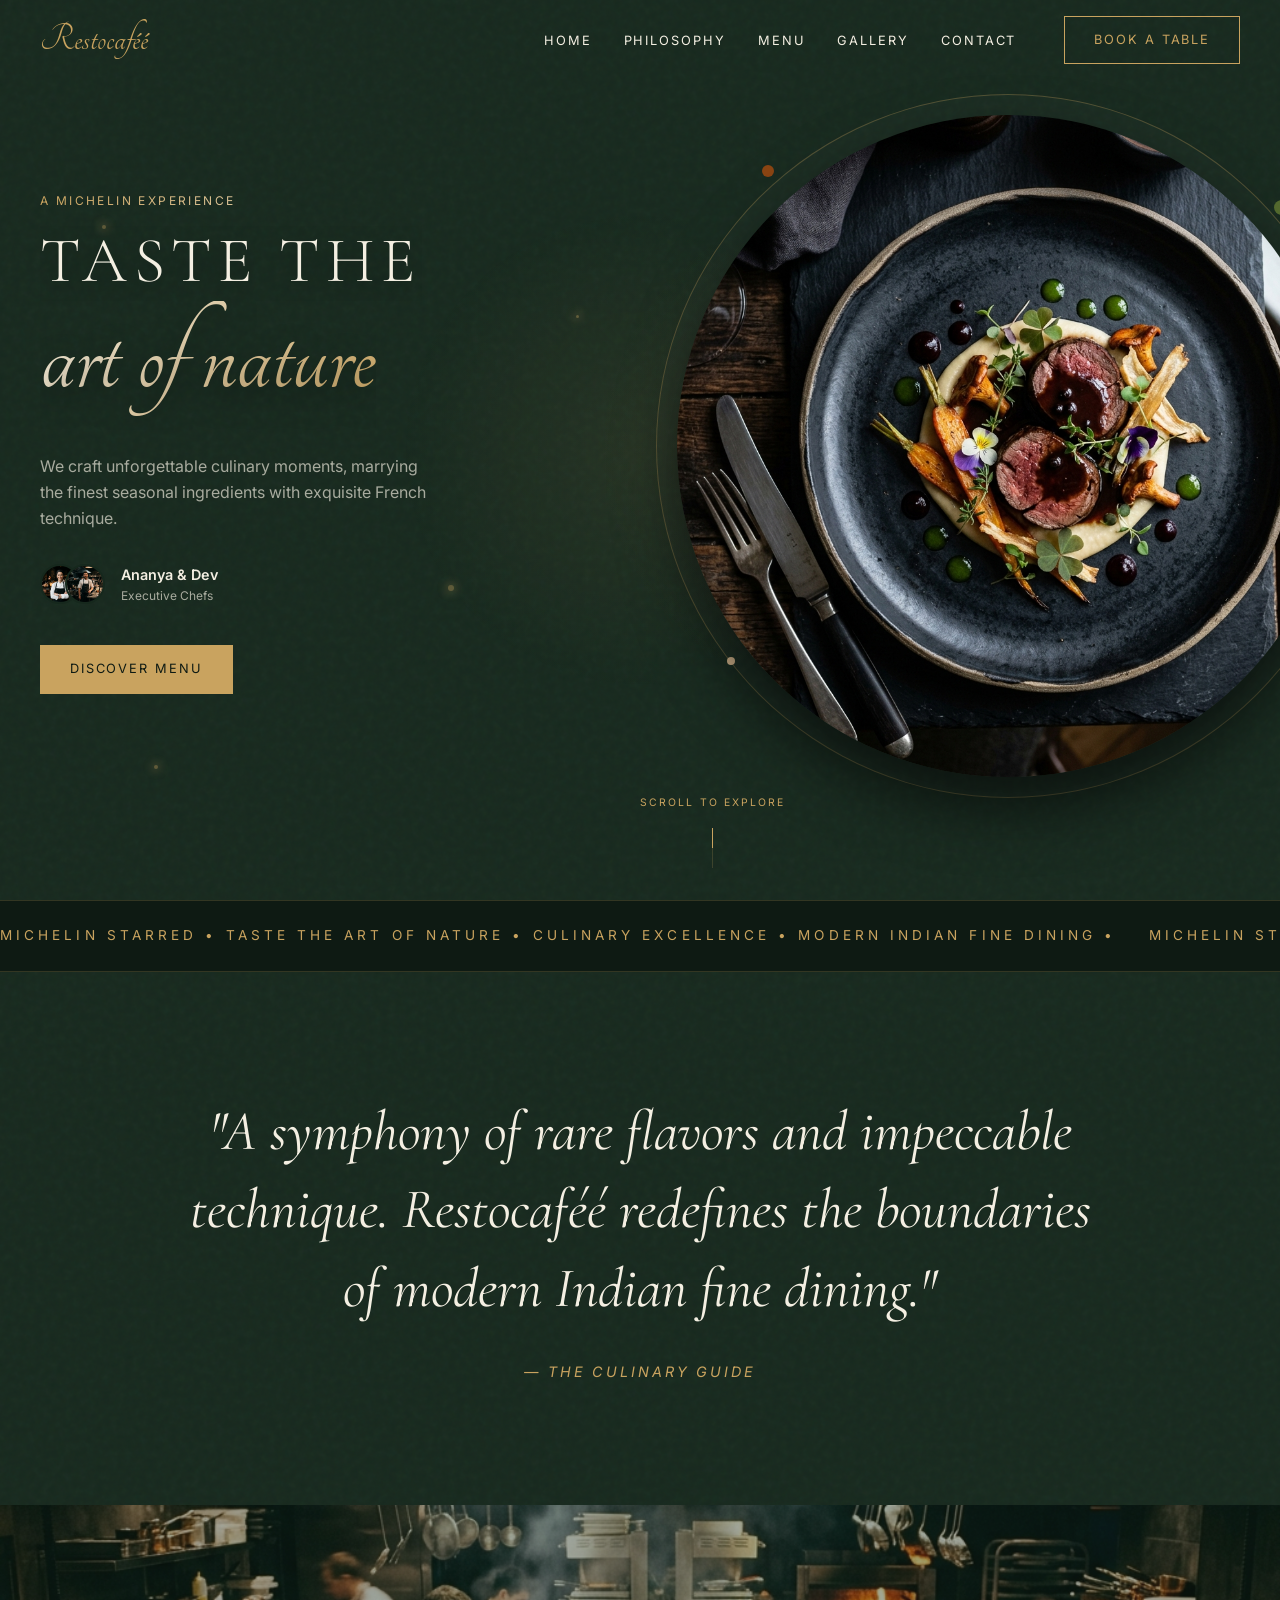
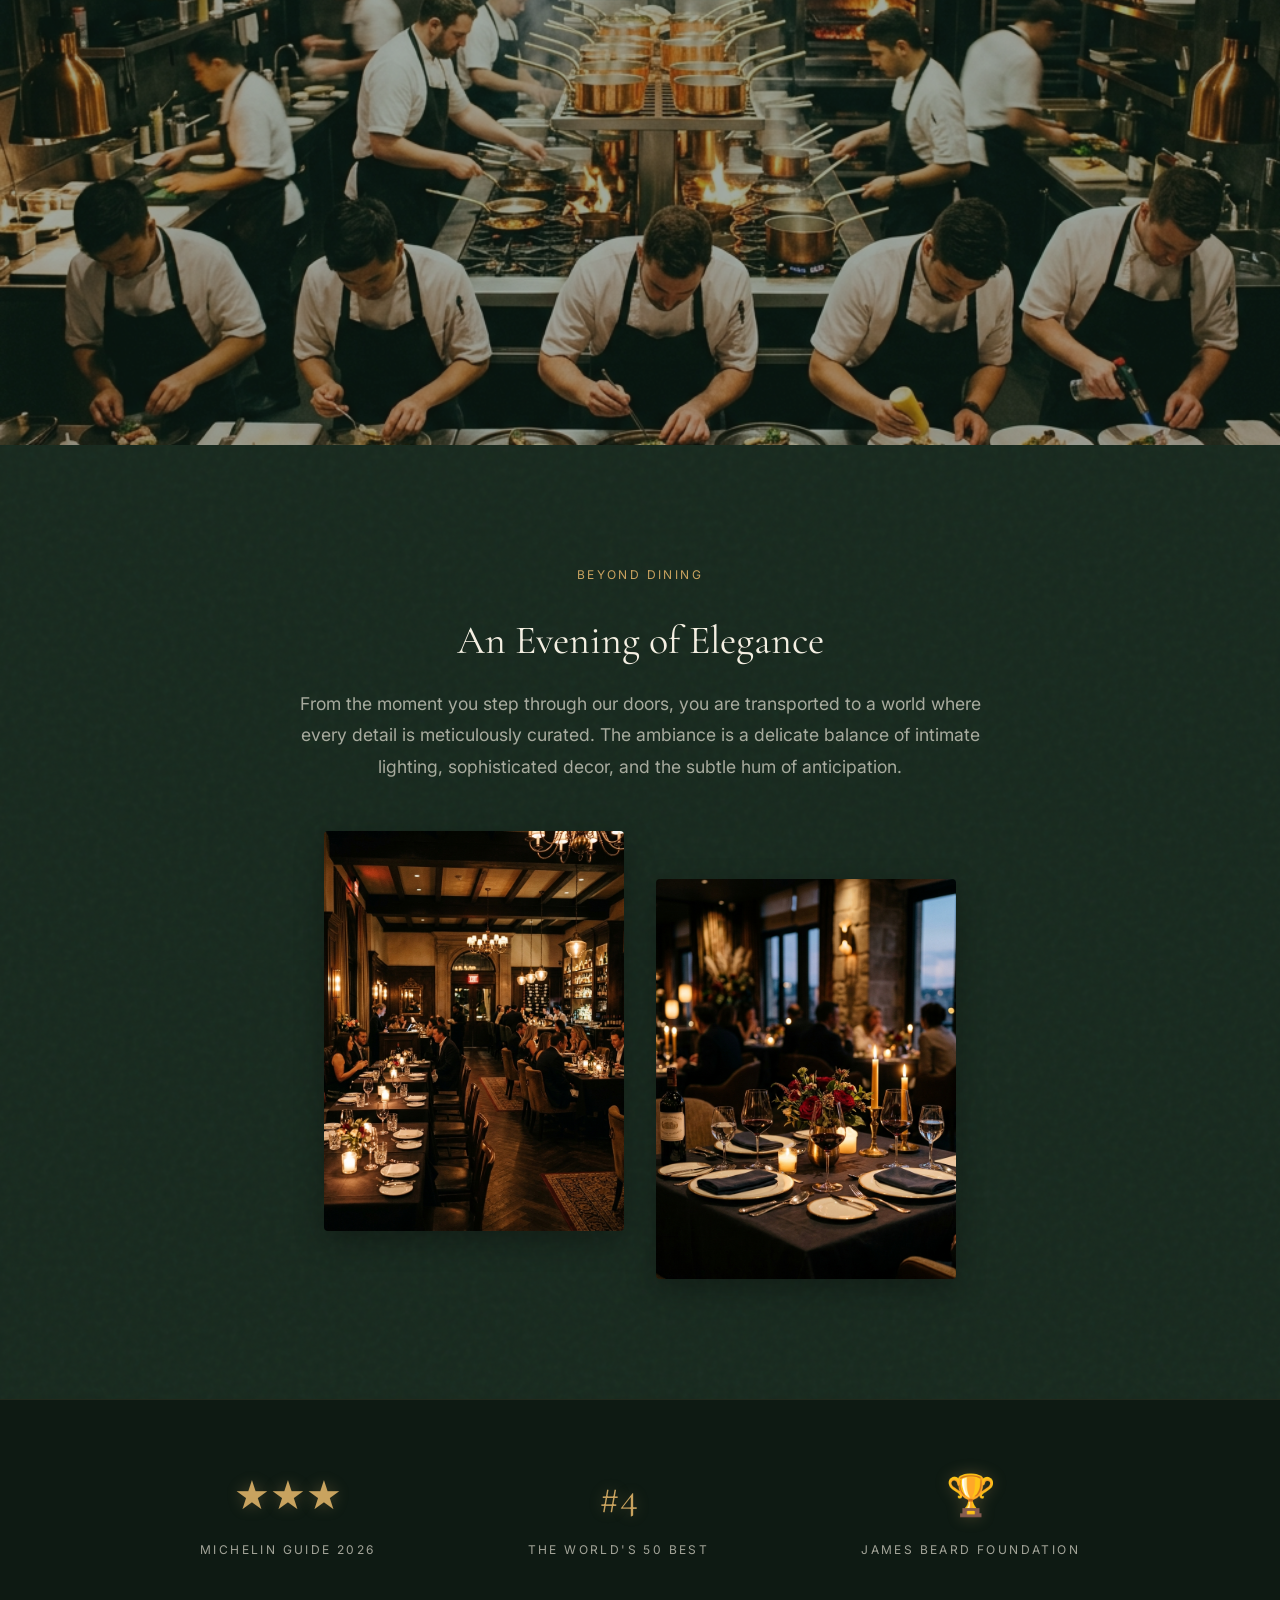
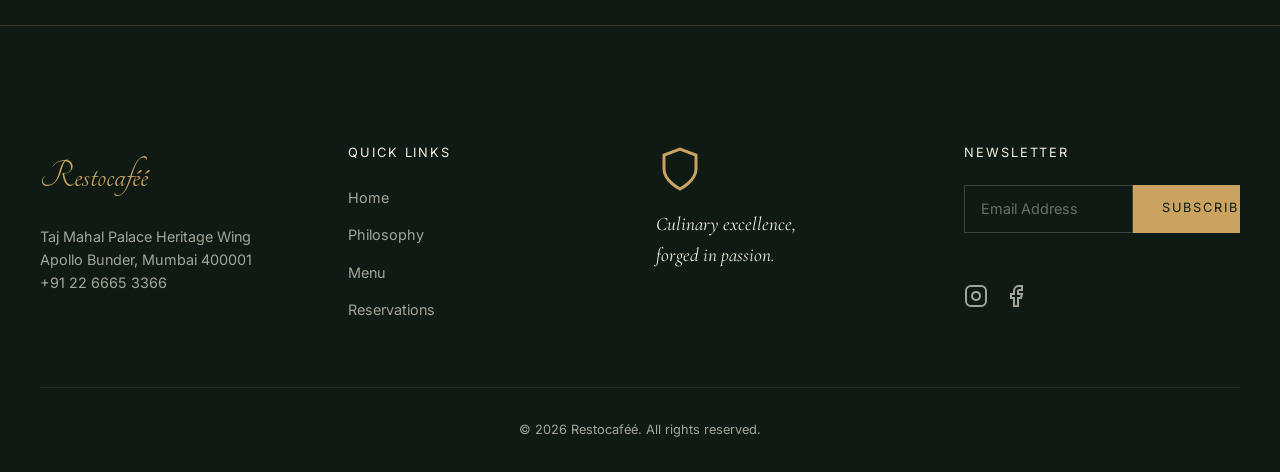
==== commit 384194f3: "add" ====
--- a/index.html
+++ b/index.html
@@ -13,7 +13,7 @@
     href="https://fonts.googleapis.com/css2?family=Cormorant+Garamond:ital,wght@0,400;0,600;1,400;1,600&family=Inter:wght@300;400&family=Tangerine:wght@400;700&display=swap"
     rel="stylesheet">
 
-  <link rel="stylesheet" href="style.css?v=2">
+  <link rel="stylesheet" href="style.css?v=3">
 </head>
 
 <body>
--- a/style.css
+++ b/style.css
@@ -208,7 +208,15 @@
   gap: 3rem;
 }
 
-@media (min-width: 768px) {
+/* Mobile-first: single column */
+.grid-2-col {
+  display: grid;
+  grid-template-columns: 1fr;
+  gap: 2rem;
+}
+
+/* Desktop: side-by-side */
+@media (min-width: 1024px) {
   .grid-2-col {
     grid-template-columns: 1fr 1fr;
     gap: 4rem;
@@ -394,21 +402,45 @@
 /* ===============================
    HERO SECTION
    =============================== */
+/* Hero: mobile first — flex column, content fills naturally */
 .hero {
-  min-height: 100vh;
-  padding: calc(var(--nav-height) + 2rem) var(--section-pad-x) var(--section-pad-y);
-  display: flex;
-  align-items: center;
-  max-width: 1440px;
+  padding: calc(var(--nav-height) + 2rem) var(--section-pad-x) 3rem;
+  display: flex;
+  flex-direction: column;
+  justify-content: center;
   margin: 0 auto;
   position: relative;
   overflow: hidden;
+  width: 100%;
+  max-width: 100%;
+}
+
+/* On desktop, restore the fixed full-screen height */
+@media (min-width: 1024px) {
+  .hero {
+    min-height: 100vh;
+    flex-direction: row;
+    max-width: 1440px;
+    padding: calc(var(--nav-height) + 2rem) var(--section-pad-x) var(--section-pad-y);
+  }
 }
 
 .hero__container {
   width: 100%;
   position: relative;
   z-index: 2;
+  display: flex;
+  flex-direction: column;
+}
+
+/* On desktop, hero__container uses the 2-col grid */
+@media (min-width: 1024px) {
+  .hero__container {
+    display: grid;
+    grid-template-columns: 1fr 1fr;
+    gap: 4rem;
+    align-items: center;
+  }
 }
 
 .hero__spotlight {
@@ -425,8 +457,8 @@
   position: absolute;
   top: 50%;
   right: 10%;
-  width: 800px;
-  height: 800px;
+  width: 600px;
+  height: 600px;
   background: radial-gradient(circle, rgba(201,163,95,0.08) 0%, rgba(22,40,29,0) 60%);
   transform: translateY(-50%);
   z-index: -1;
@@ -458,6 +490,45 @@
   margin-top: -0.5rem;
 }
 
+@media (min-width: 768px) {
+  .hero__title-primary { font-size: 3rem; }
+  .hero__title-secondary { font-size: 5.5rem; }
+}
+@media (min-width: 1024px) {
+  .hero__title-primary { font-size: 4rem; }
+  .hero__title-secondary { font-size: 7.5rem; }
+}
+
+.hero__text {
+  color: var(--text-muted);
+  max-width: 400px;
+  margin-bottom: 2rem;
+  font-size: 1rem;
+}
+
+.hero__chef {
+  display: flex;
+  align-items: center;
+  gap: 1rem;
+  margin-bottom: 2.5rem;
+}
+
+.avatars { display: flex; }
+
+.avatar {
+  width: 40px;
+  height: 40px;
+  border-radius: 50%;
+  border: 2px solid var(--bg-dark);
+  object-fit: cover;
+}
+
+.avatar:nth-child(2) { margin-left: -15px; }
+
+.chef-info { display: flex; flex-direction: column; }
+.chef-name { font-size: 0.9rem; font-weight: 600; color: var(--text-cream); }
+.chef-role { font-size: 0.75rem; color: var(--text-muted); }
+
 /* ===============================
    PREMIUM TEXT ANIMATIONS
    =============================== */
@@ -465,7 +536,7 @@
   display: inline-block;
   overflow: hidden;
   vertical-align: bottom;
-  padding-bottom: 5px; /* Prevent descenders from clipping */
+  padding-bottom: 5px;
 }
 .reveal-text {
   display: inline-block;
@@ -479,12 +550,8 @@
   animation: fadeUpReveal 1.2s cubic-bezier(0.19, 1, 0.22, 1) forwards;
 }
 
-@keyframes slideUpReveal {
-  to { transform: translateY(0); opacity: 1; }
-}
-@keyframes fadeUpReveal {
-  to { transform: translateY(0); opacity: 1; }
-}
+@keyframes slideUpReveal { to { transform: translateY(0); opacity: 1; } }
+@keyframes fadeUpReveal { to { transform: translateY(0); opacity: 1; } }
 
 .shimmer-text {
   background: linear-gradient(90deg, var(--accent-gold) 0%, #fff 50%, var(--accent-gold) 100%);
@@ -493,9 +560,7 @@
   -webkit-text-fill-color: transparent;
   animation: shimmer 3s linear infinite;
 }
-@keyframes shimmer {
-  to { background-position: 200% center; }
-}
+@keyframes shimmer { to { background-position: 200% center; } }
 
 /* ===============================
    MAGICAL PARTICLES
@@ -520,96 +585,42 @@
   50% { transform: translateY(-30px) translateX(20px); opacity: 0.8; }
 }
 
-@media (min-width: 768px) {
-  .hero__title-primary {
-    font-size: 3rem;
-  }
-  .hero__title-secondary {
-    font-size: 5.5rem;
-  }
-}
-
-@media (min-width: 1024px) {
-  .hero__title-primary {
-    font-size: 4rem;
-  }
-  .hero__title-secondary {
-    font-size: 7.5rem;
-  }
-}
-
-.hero__text {
-  color: var(--text-muted);
-  max-width: 400px;
-  margin-bottom: 2rem;
-  font-size: 1rem;
-}
-
-.hero__chef {
-  display: flex;
-  align-items: center;
-  gap: 1rem;
-  margin-bottom: 2.5rem;
-}
-
-.avatars {
-  display: flex;
-}
-
-.avatar {
-  width: 40px;
-  height: 40px;
-  border-radius: 50%;
-  border: 2px solid var(--bg-dark);
-  object-fit: cover;
-}
-
-.avatar:nth-child(2) {
-  margin-left: -15px;
-}
-
-.chef-info {
-  display: flex;
-  flex-direction: column;
-}
-
-.chef-name {
-  font-size: 0.9rem;
-  font-weight: 600;
-  color: var(--text-cream);
-}
-
-.chef-role {
-  font-size: 0.75rem;
-  color: var(--text-muted);
-}
-
+/* Hide particles on small screens for performance */
+@media (max-width: 767px) {
+  .particle { display: none; }
+}
+
+/* Mobile: visual plate goes below content */
 .hero__visual {
   position: relative;
   display: flex;
   justify-content: center;
   align-items: center;
-}
-
-.hero__visual {
-  position: absolute;
-  right: -15%;
-  top: 50%;
-  transform: translateY(-50%);
-  width: 60vw;
-  max-width: 800px;
-  pointer-events: none;
-}
-
-@media (max-width: 900px) {
+  width: 80%;
+  max-width: 320px;
+  margin: 2.5rem auto 0;
+  order: 2;
+}
+
+/* Tablet */
+@media (min-width: 480px) {
   .hero__visual {
-    position: relative;
-    right: auto;
-    top: auto;
-    transform: none;
-    width: 100%;
-    max-width: 500px;
-    margin: 3rem auto 0;
+    max-width: 400px;
+  }
+}
+
+/* Desktop: restore absolutely-positioned large plate */
+@media (min-width: 1024px) {
+  .hero__visual {
+    position: absolute;
+    right: -10%;
+    top: 50%;
+    transform: translateY(-50%);
+    width: 55vw;
+    max-width: 750px;
+    margin: 0;
+    order: 0;
+    pointer-events: none;
   }
 }
 
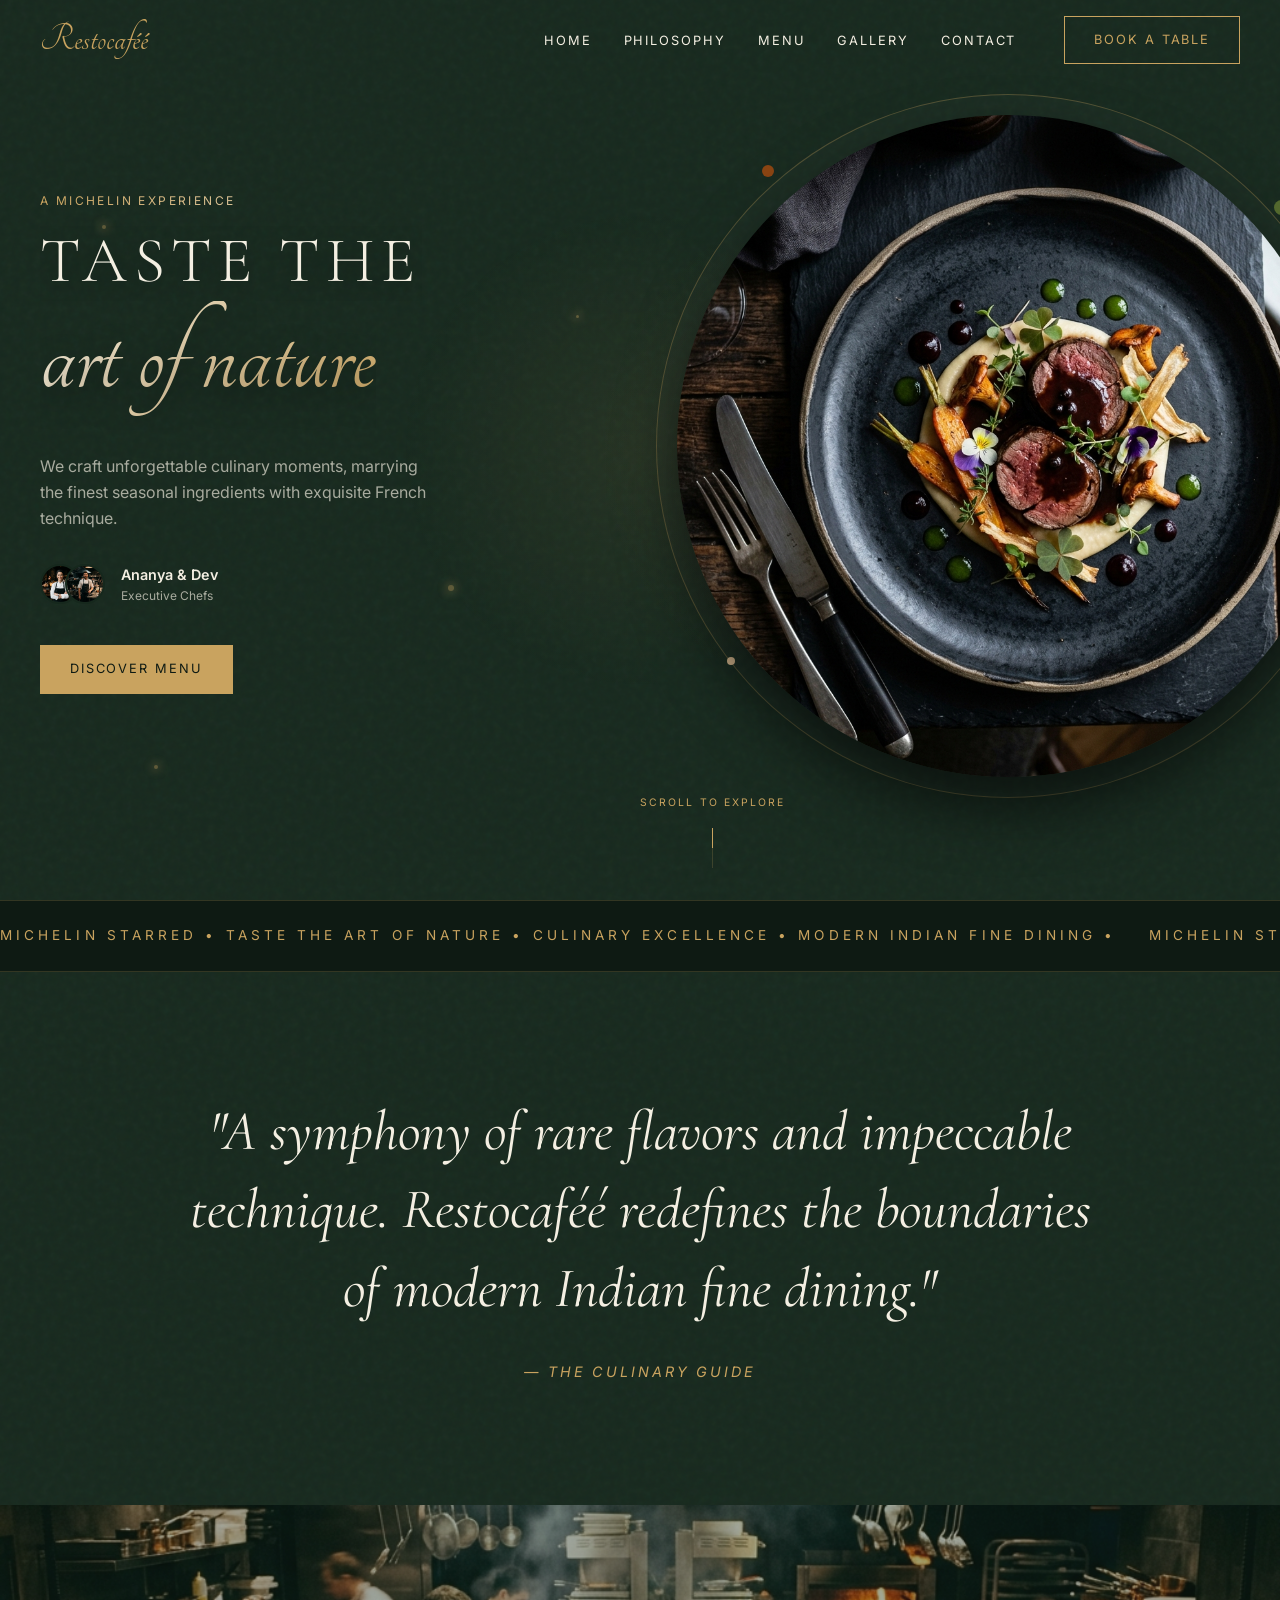
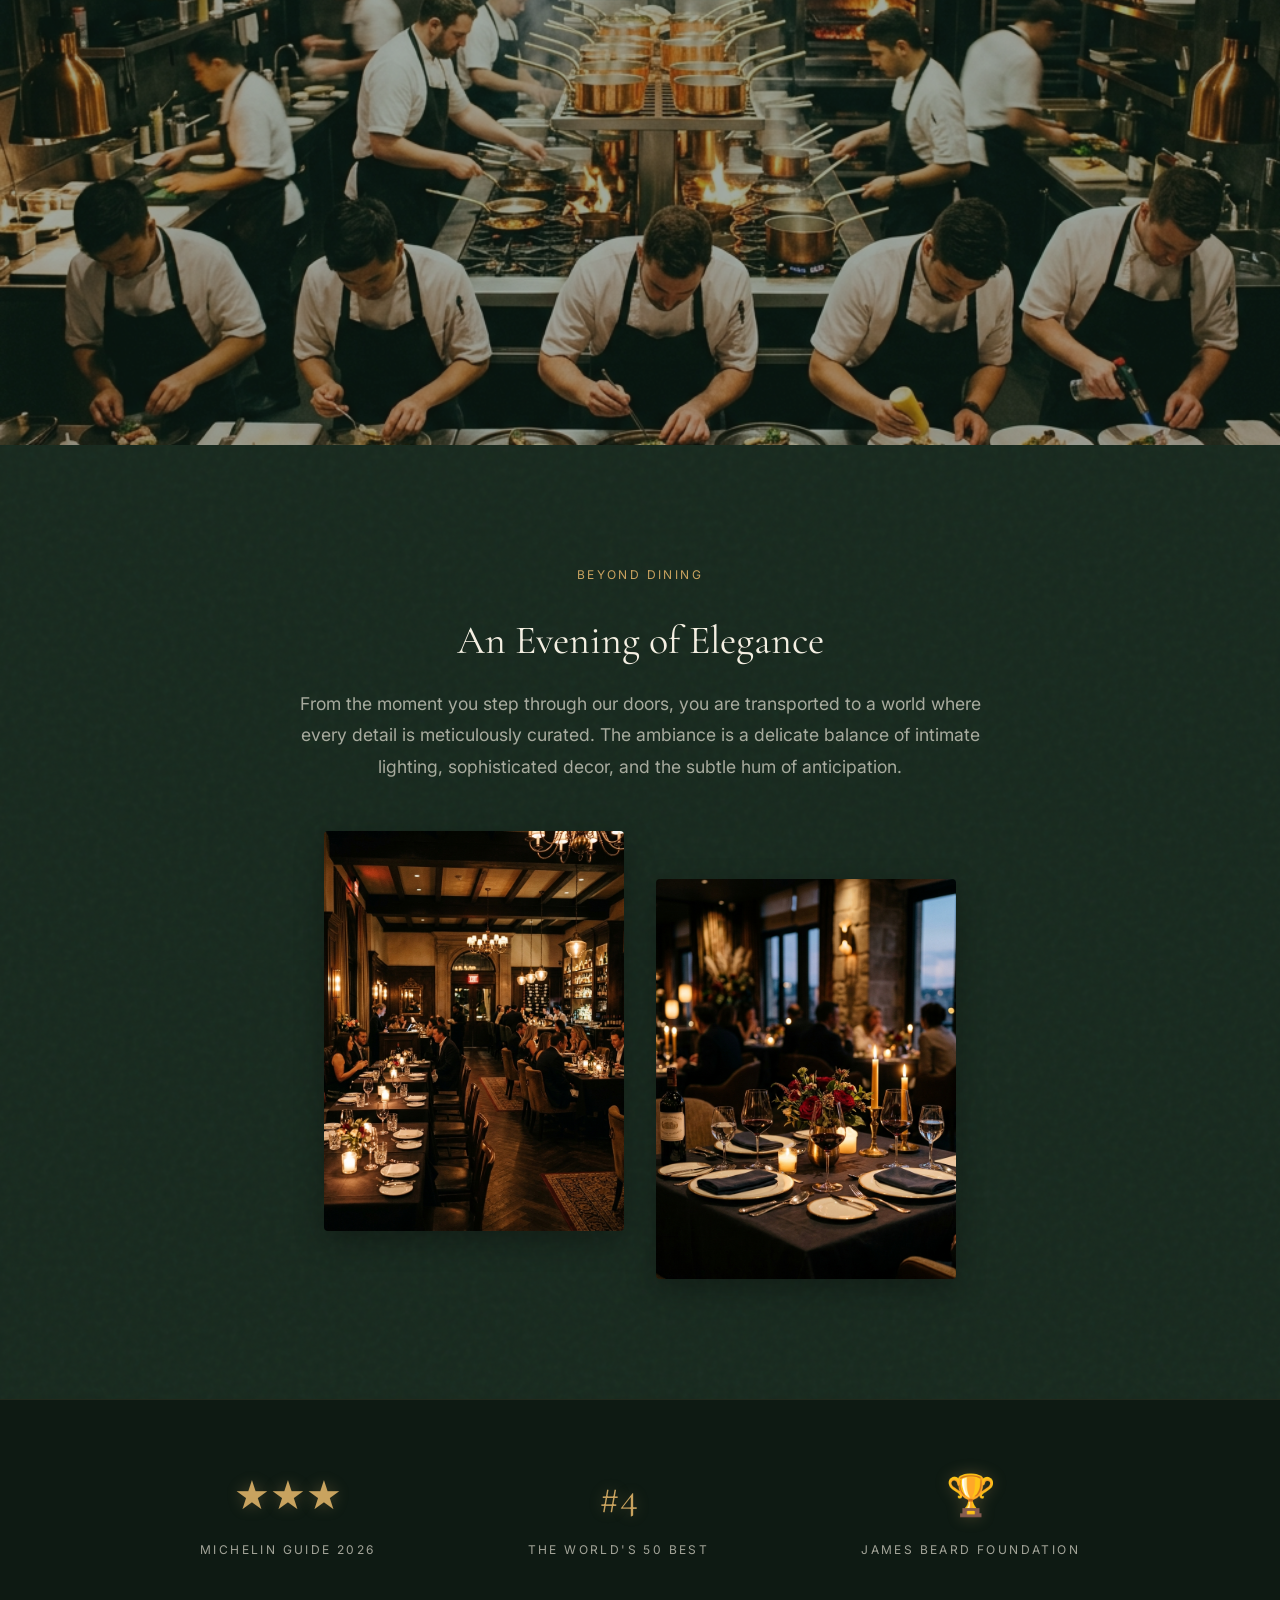
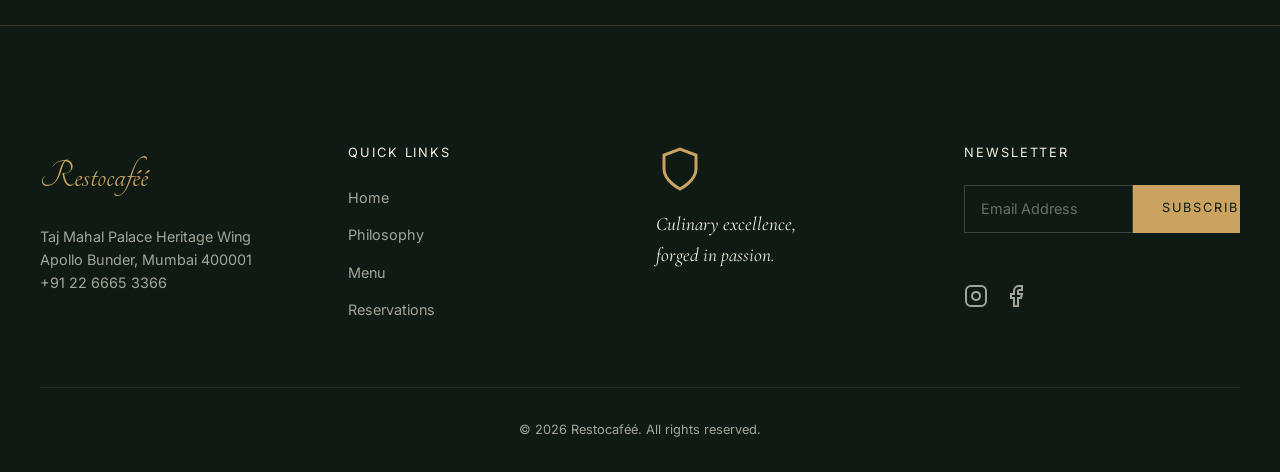
==== commit cf53074f: "add" ====
--- a/index.html
+++ b/index.html
@@ -13,7 +13,7 @@
     href="https://fonts.googleapis.com/css2?family=Cormorant+Garamond:ital,wght@0,400;0,600;1,400;1,600&family=Inter:wght@300;400&family=Tangerine:wght@400;700&display=swap"
     rel="stylesheet">
 
-  <link rel="stylesheet" href="style.css?v=3">
+  <link rel="stylesheet" href="style.css?v=4">
 </head>
 
 <body>
--- a/style.css
+++ b/style.css
@@ -410,17 +410,18 @@
   justify-content: center;
   margin: 0 auto;
   position: relative;
-  overflow: hidden;
+  overflow: hidden; /* clips plate on mobile to prevent horizontal scroll */
   width: 100%;
   max-width: 100%;
 }
 
-/* On desktop, restore the fixed full-screen height */
+/* On desktop, restore the fixed full-screen height and allow plate to extend right */
 @media (min-width: 1024px) {
   .hero {
     min-height: 100vh;
     flex-direction: row;
     max-width: 1440px;
+    overflow: visible; /* let the plate bleed right without clipping bottom */
     padding: calc(var(--nav-height) + 2rem) var(--section-pad-x) var(--section-pad-y);
   }
 }
@@ -1080,6 +1081,8 @@
   border-bottom: 1px solid rgba(201, 163, 95, 0.2);
   display: flex;
   white-space: nowrap;
+  position: relative;
+  z-index: 10; /* Ensures marquee sits on top of the hero plate's bleed */
 }
 
 .marquee__content {
